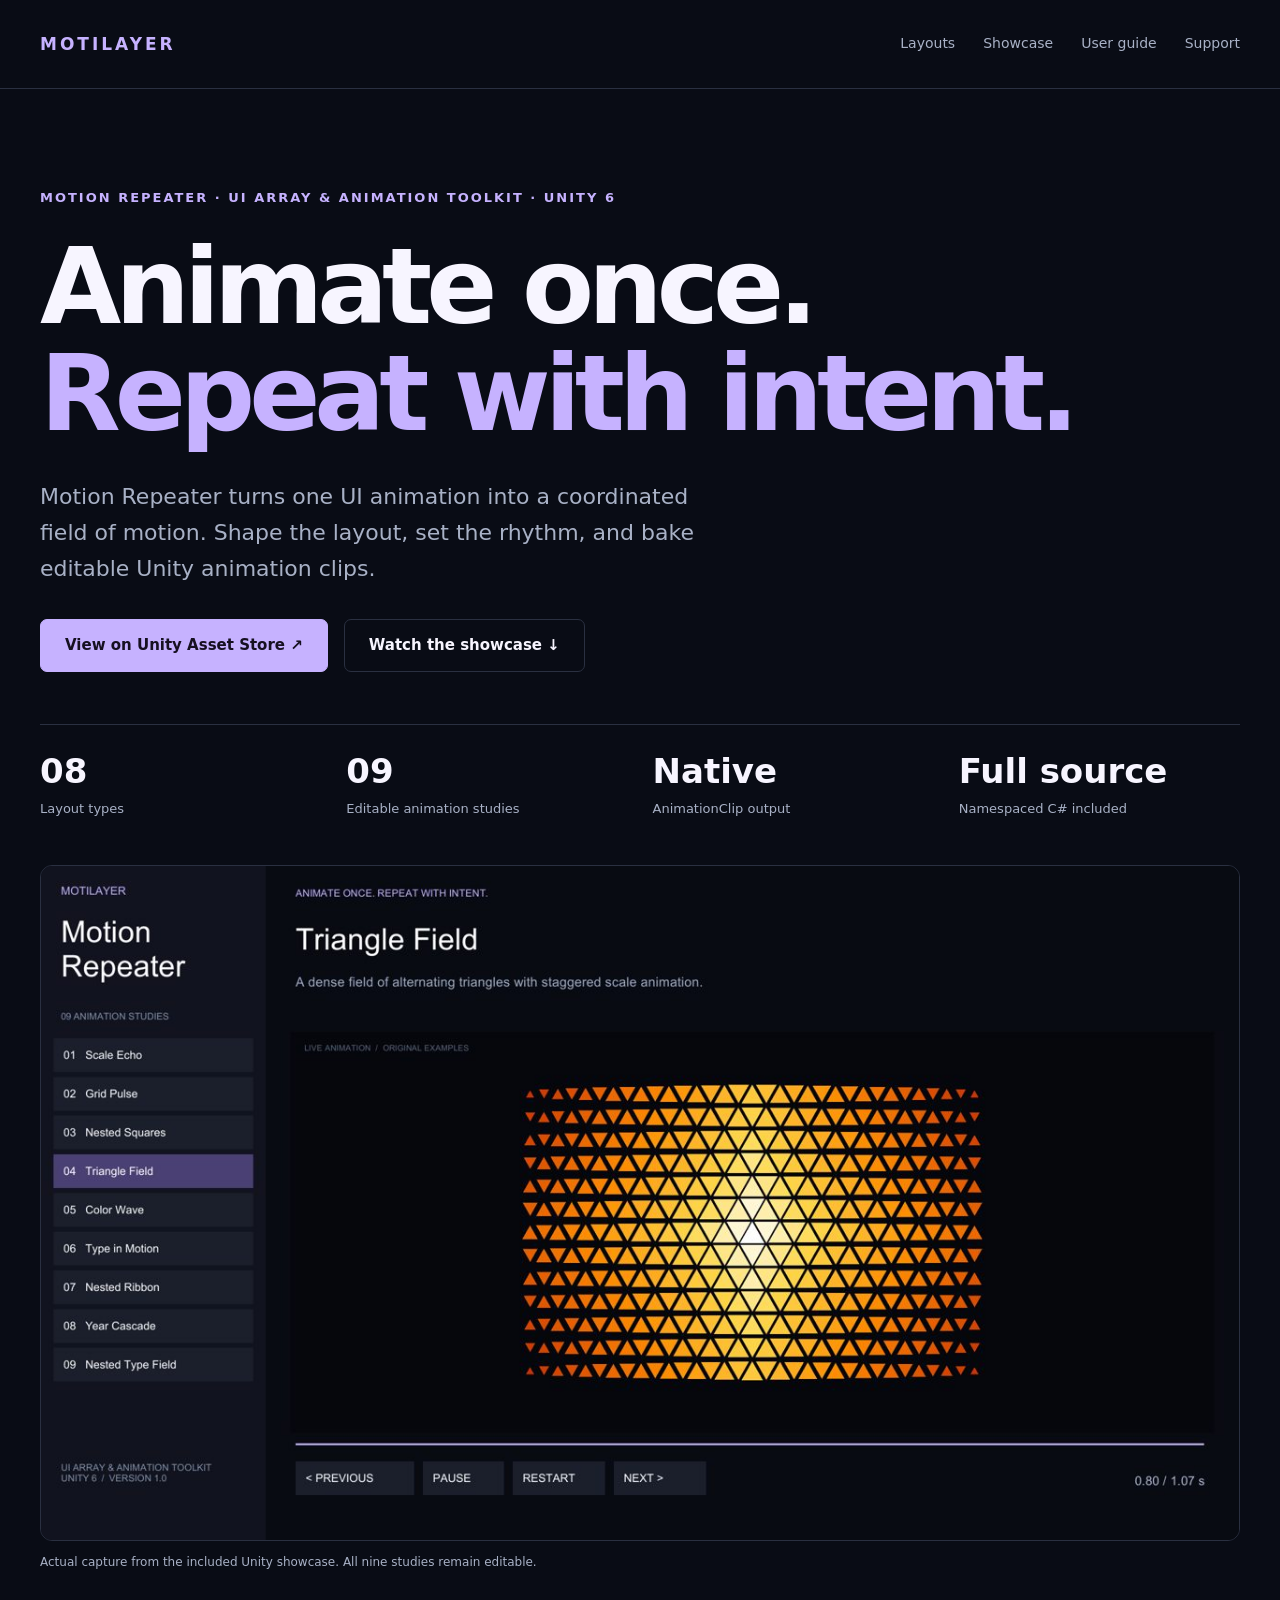
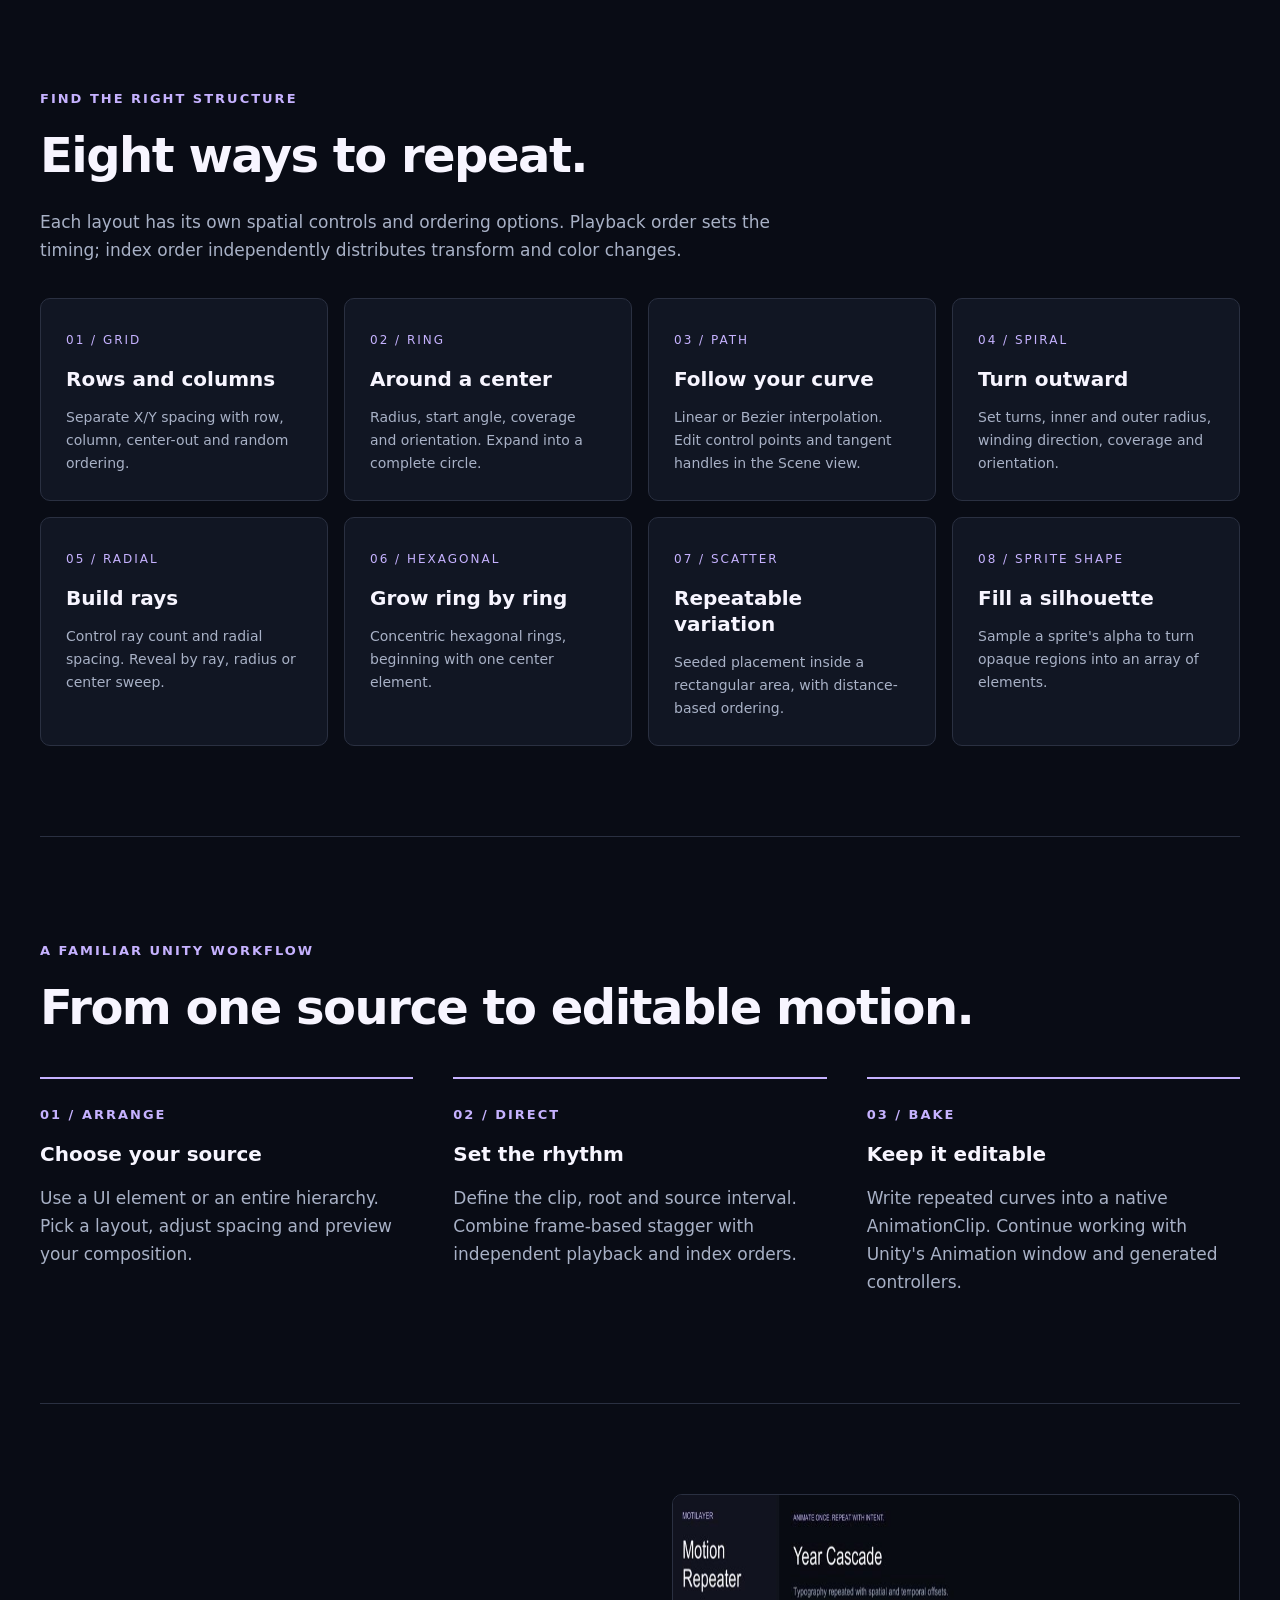
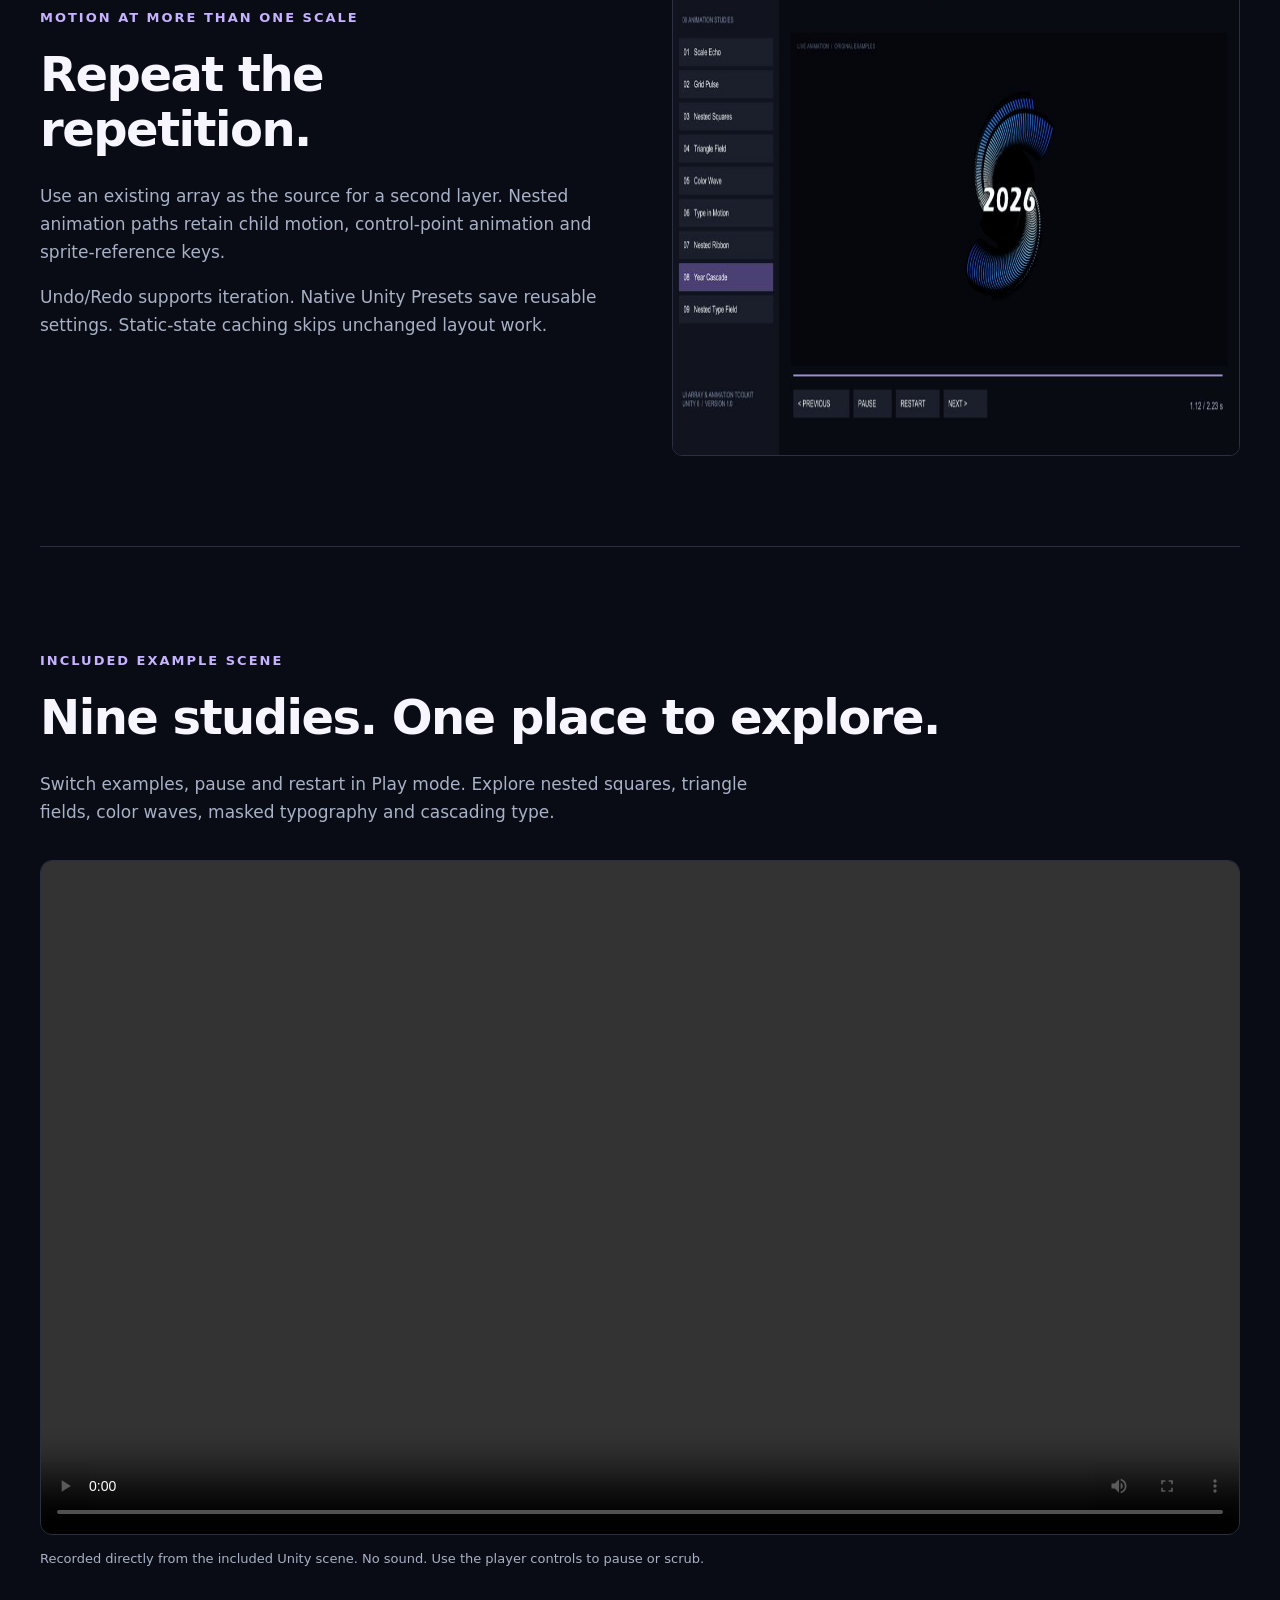
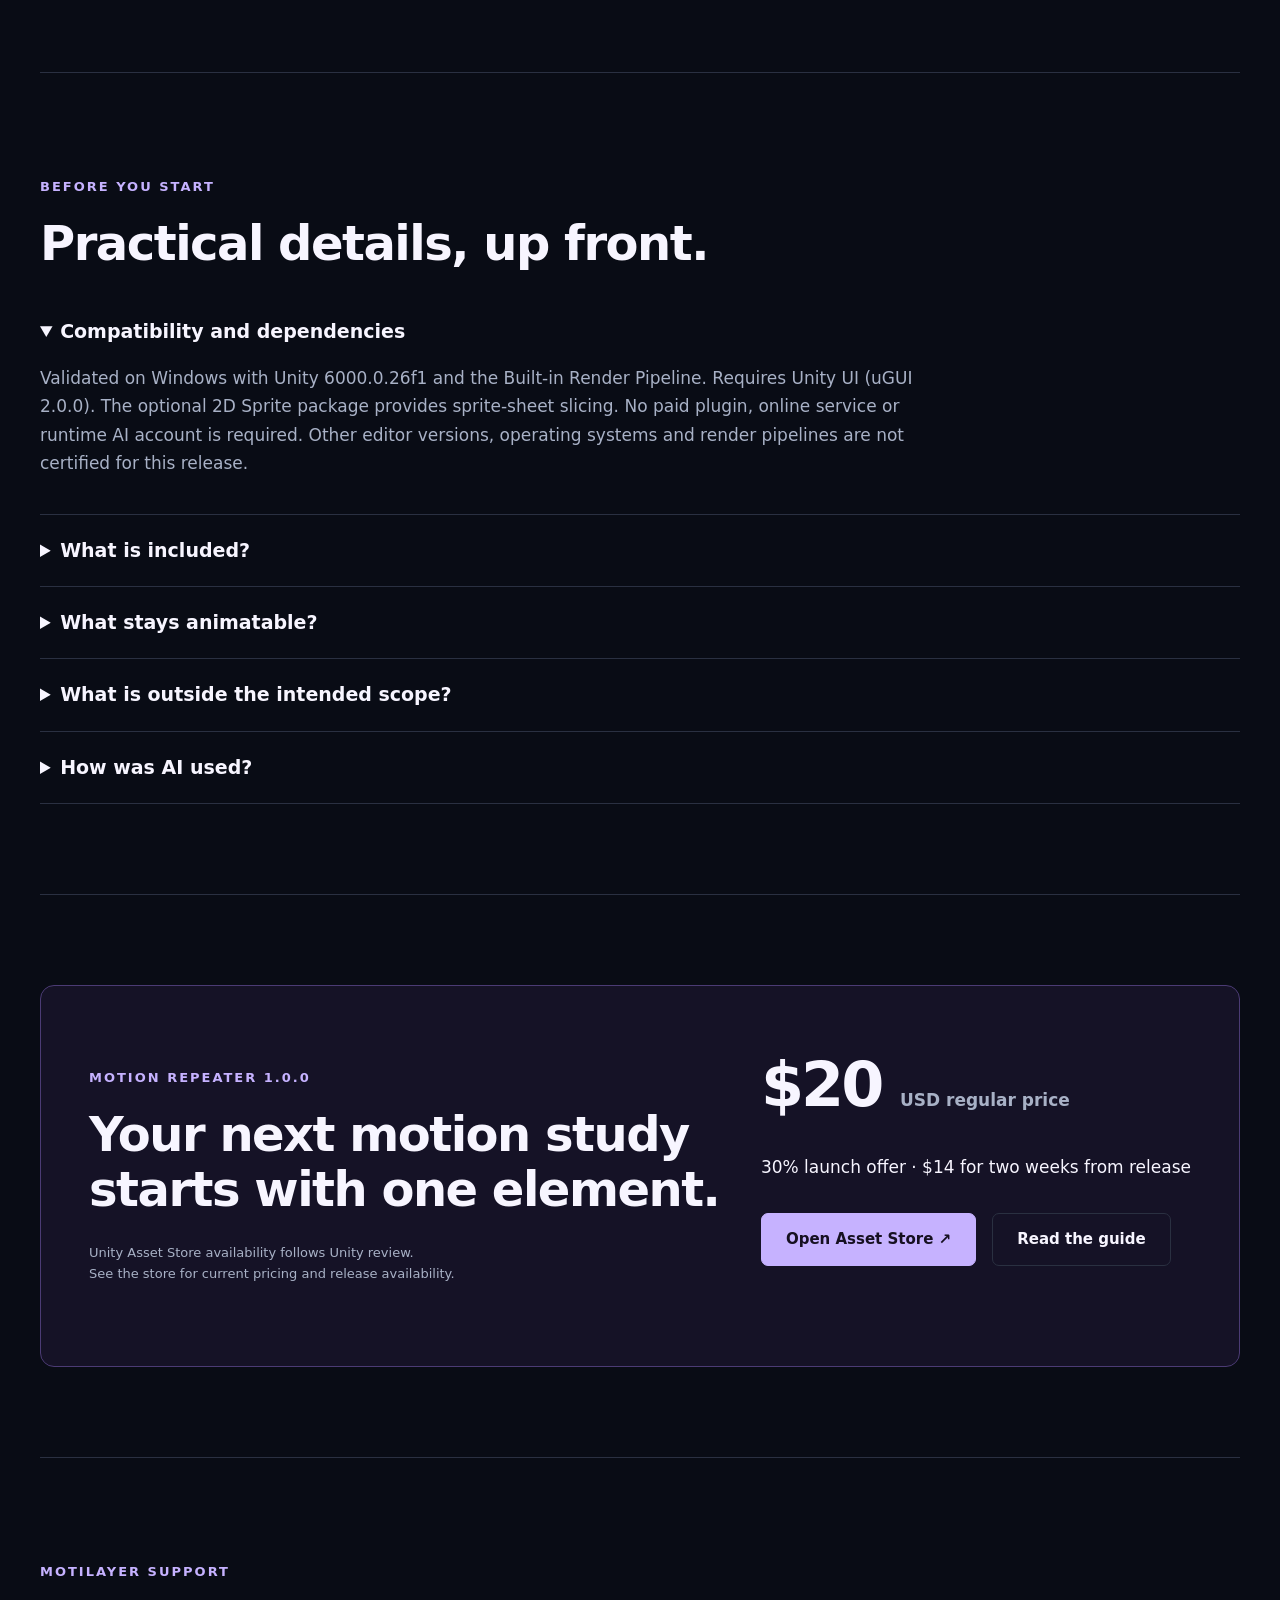
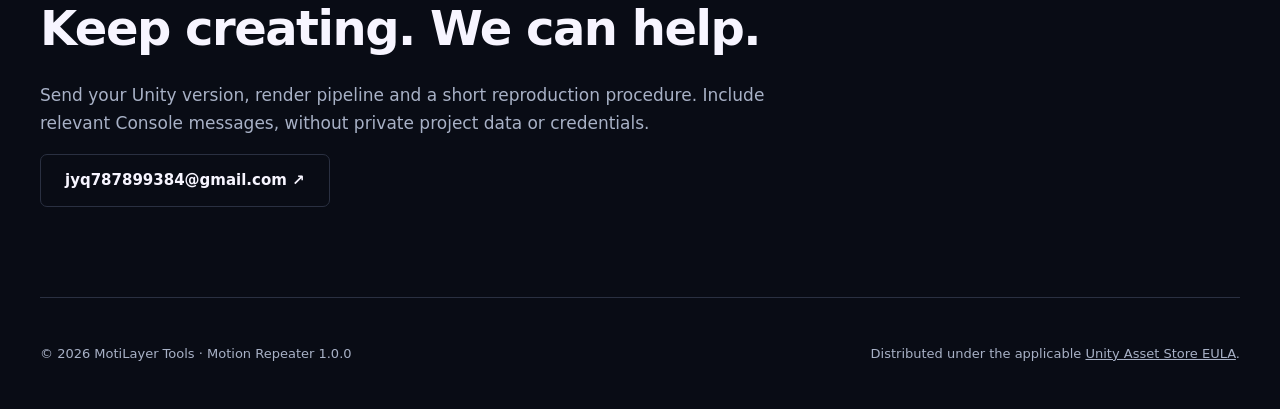
==== motion-repeater/index.html @ 8edef3e6 "Add Motion Repeater product page" ====
<!doctype html>
<html lang="en"><head><meta charset="utf-8"><meta name="viewport" content="width=device-width,initial-scale=1">
<title>Motion Repeater — UI Array & Animation Toolkit | MotiLayer</title>
<meta name="description" content="Repeat one UI animation across eight layouts. Preview staggered motion, edit Bezier paths and bake native Unity animation clips. Nine editable animation studies included.">
<meta name="theme-color" content="#090c15">
<style>
:root{color-scheme:dark;--bg:#090c15;--ink:#f7f5ff;--muted:#a8b1c6;--accent:#c6b2ff;--line:#2a3041}*{box-sizing:border-box}body{margin:0;background:var(--bg);color:var(--ink);font:17px/1.65 system-ui,-apple-system,Segoe UI,sans-serif}a{color:inherit}button,a{touch-action:manipulation}a:focus-visible,button:focus-visible,summary:focus-visible{outline:3px solid var(--accent);outline-offset:5px}.wrap{max-width:1280px;margin:auto;padding:0 40px}header{border-bottom:1px solid var(--line)}nav{min-height:88px;display:flex;align-items:center;justify-content:space-between;gap:32px}.brand{font-weight:750;letter-spacing:3px;text-decoration:none;color:var(--accent)}.navlinks{display:flex;gap:28px;align-items:center}.navlinks a{text-decoration:none;font-size:14px;color:var(--muted)}.navlinks a:hover{color:white}.eyebrow{font-size:13px;letter-spacing:2px;font-weight:700;color:var(--accent);text-transform:uppercase}.hero{padding-top:85px}h1{font-size:clamp(64px,8.2vw,112px);letter-spacing:-6px;line-height:1.02;margin:26px 0 30px;font-weight:720}h1 span{color:var(--accent)}.lede{font-size:22px;max-width:700px;color:var(--muted)}.actions{display:flex;gap:16px;flex-wrap:wrap;margin:32px 0 52px}.button{display:inline-block;padding:13px 24px;border:1px solid var(--line);border-radius:7px;text-decoration:none;font-size:15px;font-weight:650}.primary{background:var(--accent);color:#161021;border-color:var(--accent)}.button:hover{filter:brightness(1.12)}.facts{display:grid;grid-template-columns:repeat(4,1fr);padding:24px 0 34px;border-top:1px solid var(--line);gap:25px}.facts strong{display:block;font-size:34px;line-height:1.3}.facts span{font-size:13px;color:var(--muted)}figure{margin:10px 0 0}figure img{display:block;width:100%;height:auto;border:1px solid var(--line);border-radius:12px}figcaption{font-size:12px;color:var(--muted);margin:12px 0}.section{padding:90px 0;border-bottom:1px solid var(--line)}h2{font-size:clamp(32px,4vw,48px);letter-spacing:-1.5px;line-height:1.15;margin:18px 0 25px}h3{font-size:20px;line-height:1.3;margin:14px 0}.sub{max-width:760px;color:var(--muted)}.cards{display:grid;grid-template-columns:repeat(4,1fr);gap:16px;margin-top:34px}.card{background:#111623;border:1px solid var(--line);padding:25px;border-radius:10px}.card .number{color:var(--accent);font-size:12px;letter-spacing:2px}.card p{font-size:14px;color:var(--muted);margin-bottom:0}.split{display:grid;grid-template-columns:1fr 1fr;gap:64px;align-items:center}.split img{width:100%;border:1px solid var(--line);border-radius:10px}.steps{counter-reset:step;display:grid;grid-template-columns:repeat(3,1fr);gap:40px;margin-top:42px}.step{border-top:2px solid var(--accent);padding-top:20px}.step p{color:var(--muted)}.video{position:relative;width:100%;aspect-ratio:16/9;background:#000;border:1px solid var(--line);border-radius:12px;overflow:hidden;margin-top:34px}.video iframe{position:absolute;width:100%;height:100%;border:0}.note{font-size:13px;color:var(--muted)}details{border-bottom:1px solid var(--line);padding:20px 0}summary{font-size:19px;font-weight:600;cursor:pointer}details p{max-width:900px;color:var(--muted)}.buy{background:#151226;border:1px solid #4b3b74;padding:48px;border-radius:14px;display:flex;justify-content:space-between;align-items:center;gap:40px}.price{font-size:62px;font-weight:700;letter-spacing:-3px}.price small{font-size:17px;letter-spacing:0;color:var(--muted)}footer{padding:45px 0;font-size:13px;color:var(--muted)}footer .wrap{display:flex;justify-content:space-between;gap:40px}.skip{position:absolute;left:20px;top:-80px}.skip:focus{top:12px;background:white;color:black;padding:10px}
@media(max-width:800px){.wrap{padding:0 22px}.hero{padding-top:48px}h1{letter-spacing:-3px}.navlinks{gap:14px}.navlinks a:nth-child(2){display:none}.facts{grid-template-columns:repeat(2,1fr)}.cards{grid-template-columns:repeat(2,1fr)}.split,.steps{grid-template-columns:1fr;gap:30px}.section{padding:56px 0}.buy{display:block;padding:28px}.buy .actions{margin-bottom:0}.lede{font-size:19px}footer .wrap{display:block}}
@media(prefers-reduced-motion:no-preference){html{scroll-behavior:smooth}}
</style></head><body><a class="skip" href="#main">Skip to content</a>
<header><nav class="wrap"><a class="brand" href="../">MOTILAYER</a><div class="navlinks"><a href="#layouts">Layouts</a><a href="#showcase">Showcase</a><a href="guide.html">User guide</a><a href="#support">Support</a></div></nav></header>
<main id="main" class="wrap"><section class="hero"><p class="eyebrow">Motion Repeater · UI array & animation toolkit · Unity 6</p>
<h1>Animate once.<br><span>Repeat with intent.</span></h1>
<p class="lede">Motion Repeater turns one UI animation into a coordinated field of motion. Shape the layout, set the rhythm, and bake editable Unity animation clips.</p>
<div class="actions"><a class="button primary" href="https://assetstore.unity.com/packages/slug/411992">View on Unity Asset Store ↗</a><a class="button" href="#showcase">Watch the showcase ↓</a></div>
<div class="facts"><div><strong>08</strong><span>Layout types</span></div><div><strong>09</strong><span>Editable animation studies</span></div><div><strong>Native</strong><span>AnimationClip output</span></div><div><strong>Full source</strong><span>Namespaced C# included</span></div></div>
<figure><img src="[data-uri]" alt="Motion Repeater's Unity example scene showing a staggered triangle field with nine selectable studies" width="1280" height="720"><figcaption>Actual capture from the included Unity showcase. All nine studies remain editable.</figcaption></figure></section>
<section class="section" id="layouts"><p class="eyebrow">Find the right structure</p><h2>Eight ways to repeat.</h2><p class="sub">Each layout has its own spatial controls and ordering options. Playback order sets the timing; index order independently distributes transform and color changes.</p><div class="cards">
<article class="card"><span class="number">01 / GRID</span><h3>Rows and columns</h3><p>Separate X/Y spacing with row, column, center-out and random ordering.</p></article>
<article class="card"><span class="number">02 / RING</span><h3>Around a center</h3><p>Radius, start angle, coverage and orientation. Expand into a complete circle.</p></article>
<article class="card"><span class="number">03 / PATH</span><h3>Follow your curve</h3><p>Linear or Bezier interpolation. Edit control points and tangent handles in the Scene view.</p></article>
<article class="card"><span class="number">04 / SPIRAL</span><h3>Turn outward</h3><p>Set turns, inner and outer radius, winding direction, coverage and orientation.</p></article>
<article class="card"><span class="number">05 / RADIAL</span><h3>Build rays</h3><p>Control ray count and radial spacing. Reveal by ray, radius or center sweep.</p></article>
<article class="card"><span class="number">06 / HEXAGONAL</span><h3>Grow ring by ring</h3><p>Concentric hexagonal rings, beginning with one center element.</p></article>
<article class="card"><span class="number">07 / SCATTER</span><h3>Repeatable variation</h3><p>Seeded placement inside a rectangular area, with distance-based ordering.</p></article>
<article class="card"><span class="number">08 / SPRITE SHAPE</span><h3>Fill a silhouette</h3><p>Sample a sprite's alpha to turn opaque regions into an array of elements.</p></article>
</div></section>
<section class="section"><p class="eyebrow">A familiar Unity workflow</p><h2>From one source to editable motion.</h2><div class="steps"><article class="step"><span class="eyebrow">01 / ARRANGE</span><h3>Choose your source</h3><p>Use a UI element or an entire hierarchy. Pick a layout, adjust spacing and preview your composition.</p></article><article class="step"><span class="eyebrow">02 / DIRECT</span><h3>Set the rhythm</h3><p>Define the clip, root and source interval. Combine frame-based stagger with independent playback and index orders.</p></article><article class="step"><span class="eyebrow">03 / BAKE</span><h3>Keep it editable</h3><p>Write repeated curves into a native AnimationClip. Continue working with Unity's Animation window and generated controllers.</p></article></div></section>
<section class="section split"><div><p class="eyebrow">Motion at more than one scale</p><h2>Repeat the repetition.</h2><p class="sub">Use an existing array as the source for a second layer. Nested animation paths retain child motion, control-point animation and sprite-reference keys.</p><p class="sub">Undo/Redo supports iteration. Native Unity Presets save reusable settings. Static-state caching skips unchanged layout work.</p></div><img src="[data-uri]" alt="Cascading 2026 typography rendered in the Motion Repeater showcase" loading="lazy" width="1000" height="562"></section>
<section class="section" id="showcase"><p class="eyebrow">Included example scene</p><h2>Nine studies. One place to explore.</h2><p class="sub">Switch examples, pause and restart in Play mode. Explore nested squares, triangle fields, color waves, masked typography and cascading type.</p><div class="video"><video controls preload="metadata" playsinline aria-label="Motion Repeater nine animation studies" style="width:100%;height:100%;object-fit:contain"><source src="showcase.mp4" type="video/mp4"></video></div><p class="note">Recorded directly from the included Unity scene. No sound. Use the player controls to pause or scrub.</p></section>
<section class="section" id="details"><p class="eyebrow">Before you start</p><h2>Practical details, up front.</h2>
<details open><summary>Compatibility and dependencies</summary><p>Validated on Windows with Unity 6000.0.26f1 and the Built-in Render Pipeline. Requires Unity UI (uGUI 2.0.0). The optional 2D Sprite package provides sprite-sheet slicing. No paid plugin, online service or runtime AI account is required. Other editor versions, operating systems and render pipelines are not certified for this release.</p></details>
<details><summary>What is included?</summary><p>Eight layouts, complete C# source, eight native Unity Presets, nine animation clips, one interactive showcase scene, demo sprites and material, and an offline English HTML/Markdown user guide.</p></details>
<details><summary>What stays animatable?</summary><p>Supported controller parameters, path control-point positions and Bezier handles remain animatable after generation. Element counts, path-point counts and sprite-shape sample topology are fixed until regeneration.</p></details>
<details><summary>What is outside the intended scope?</summary><p>The workflow targets RectTransform-based uGUI. It is not a particle system, GPU instancing solution or UI Toolkit animation system. Scatter allows overlaps. Animation events, humanoid retargeting, root motion and state-machine retiming are not repeated by the bake workflow. Use an explicit time interval rather than native selected keys.</p></details>
<details><summary>How was AI used?</summary><p>OpenAI Codex assisted with implementation, refactoring, English localization, documentation, release automation and promotional composition. The publisher directed the workflows and supplied the original nine animation studies. Promotional screenshots and video show the included Unity scene.</p></details>
</section>
<section class="section"><div class="buy"><div><p class="eyebrow">Motion Repeater 1.0.0</p><h2>Your next motion study<br>starts with one element.</h2><p class="note">Unity Asset Store availability follows Unity review.<br>See the store for current pricing and release availability.</p></div><div><div class="price">$20 <small>USD regular price</small></div><p>30% launch offer · $14 for two weeks from release</p><div class="actions"><a class="button primary" href="https://assetstore.unity.com/packages/slug/411992">Open Asset Store ↗</a><a class="button" href="guide.html">Read the guide</a></div></div></div></section>
<section class="section" id="support"><p class="eyebrow">MotiLayer support</p><h2>Keep creating. We can help.</h2><p class="sub">Send your Unity version, render pipeline and a short reproduction procedure. Include relevant Console messages, without private project data or credentials.</p><a class="button" href="mailto:jyq787899384@gmail.com">jyq787899384@gmail.com ↗</a></section>
</main><footer><div class="wrap"><span>© 2026 MotiLayer Tools · Motion Repeater 1.0.0</span><span>Distributed under the applicable <a href="https://unity.com/legal/as-terms">Unity Asset Store EULA</a>.</span></div></footer></body></html>
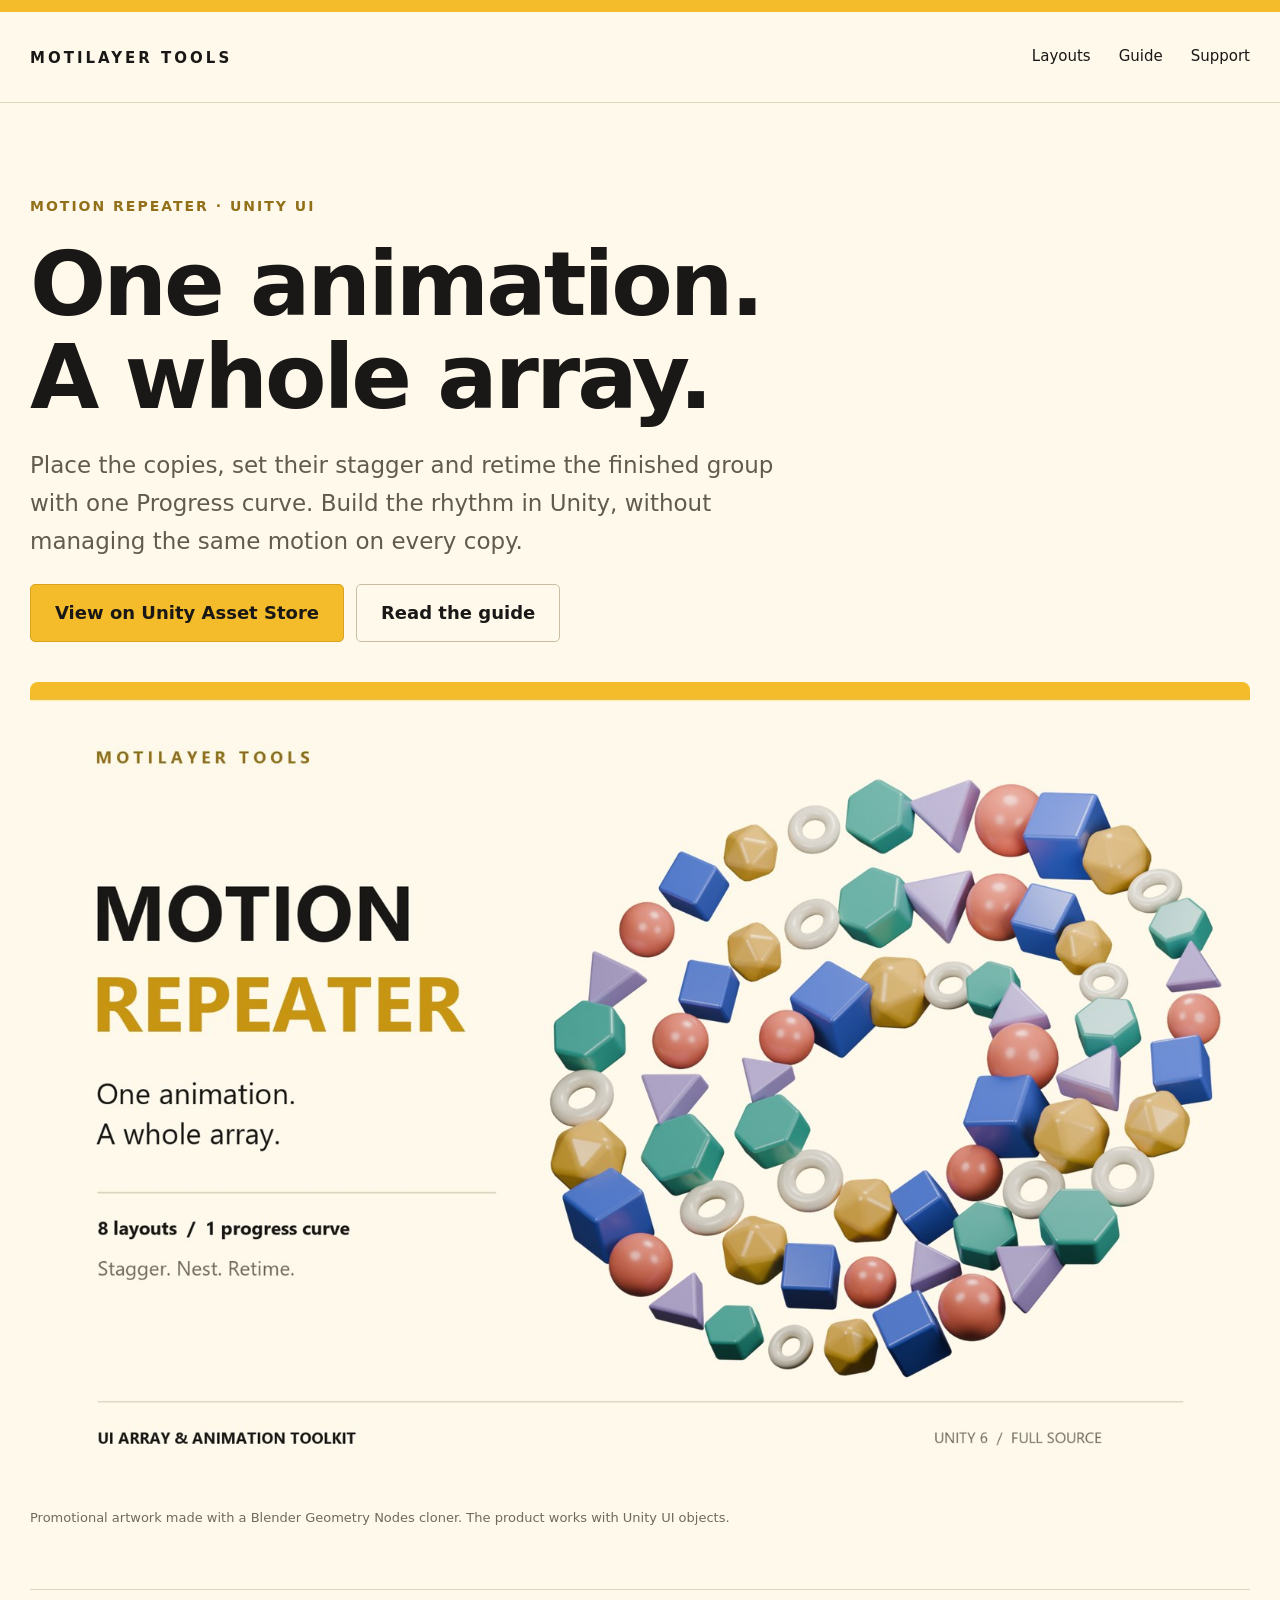
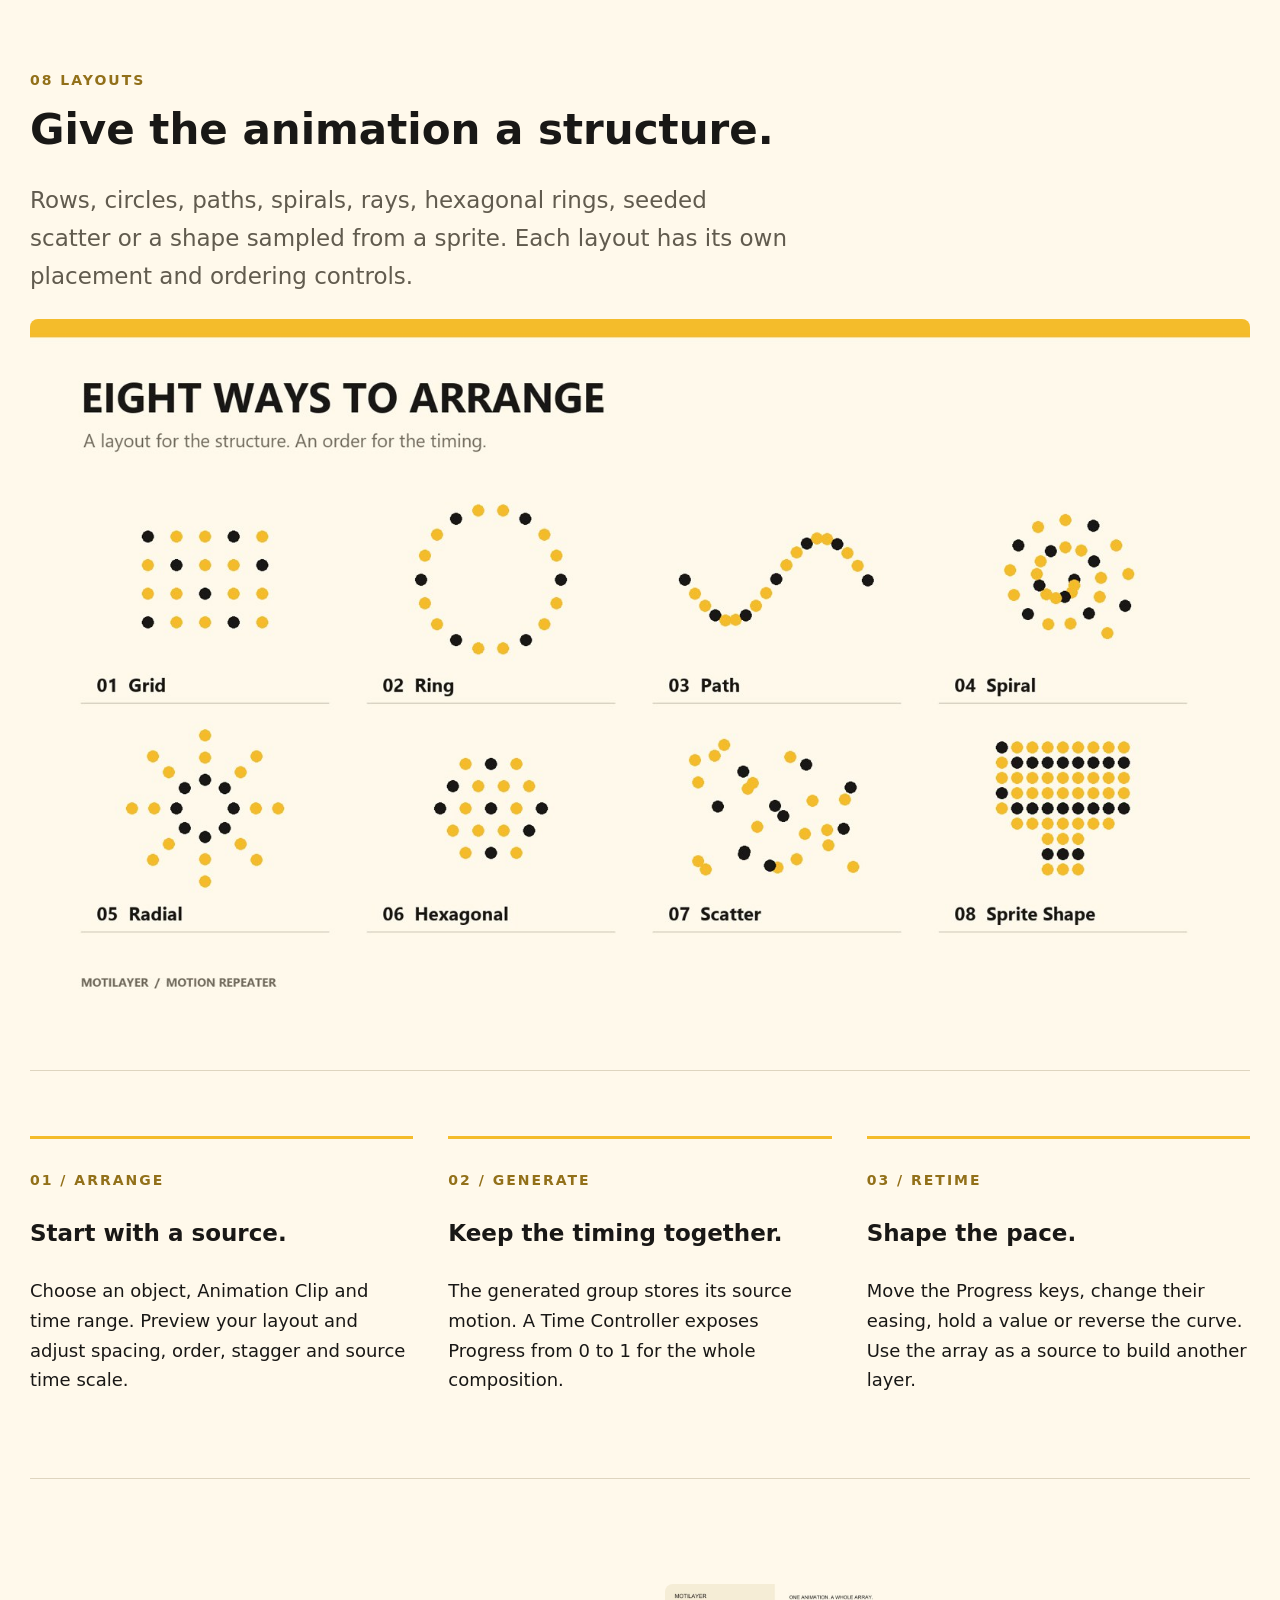
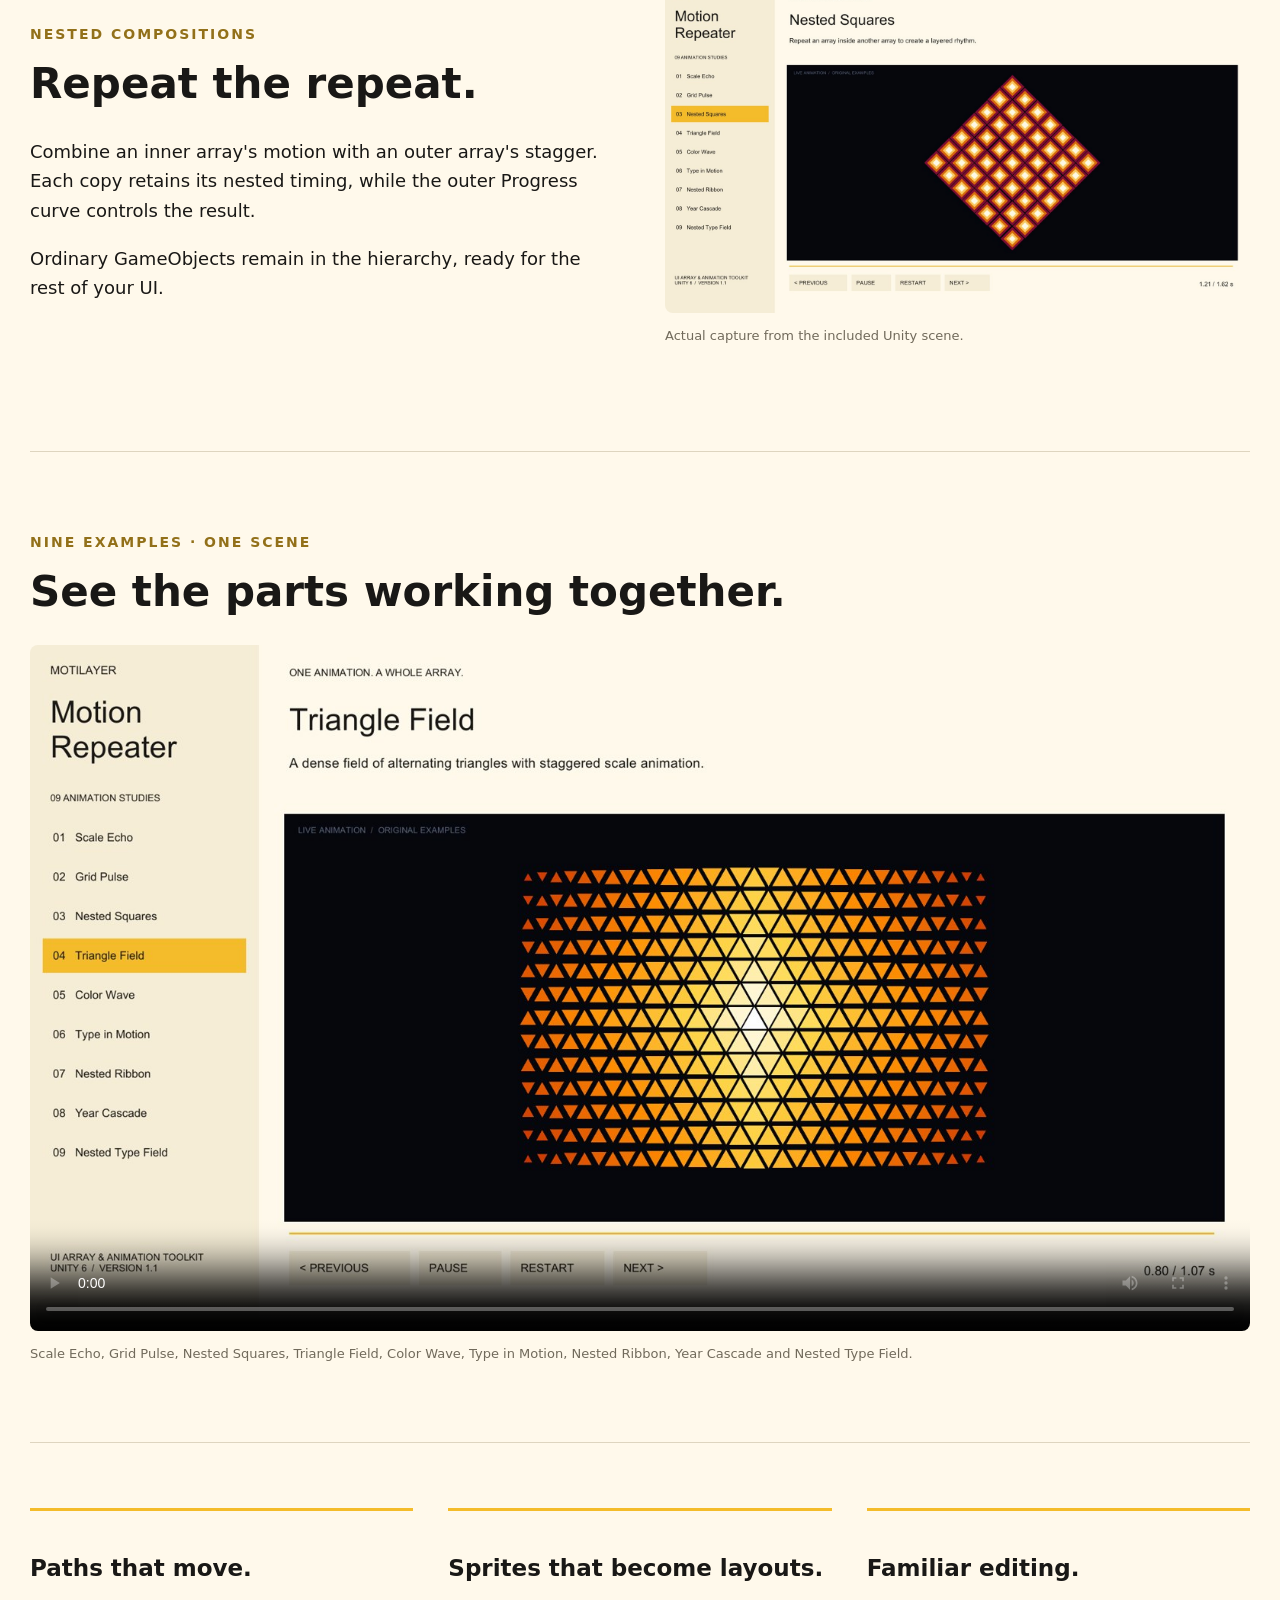
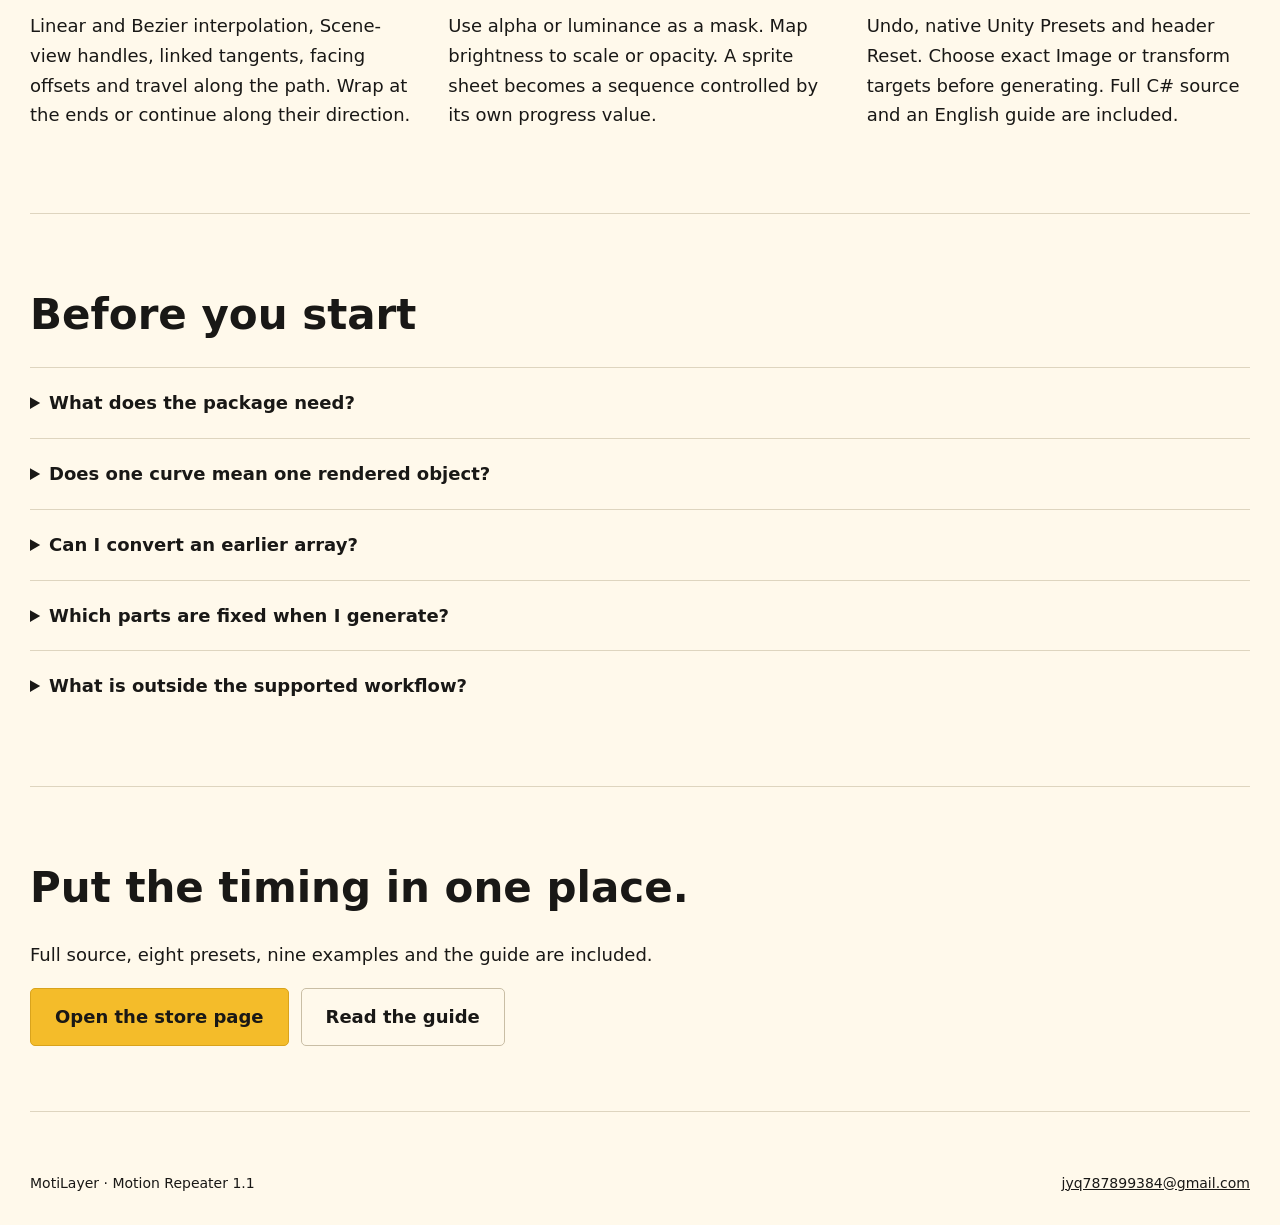
==== commit d48495fa: "Refresh Motion Repeater with progress-driven arrays and yellow artwork" ====
--- a/motion-repeater/index.html
+++ b/motion-repeater/index.html
@@ -1,40 +1,11 @@
-<!doctype html>
-<html lang="en"><head><meta charset="utf-8"><meta name="viewport" content="width=device-width,initial-scale=1">
-<title>Motion Repeater — UI Array & Animation Toolkit | MotiLayer</title>
-<meta name="description" content="Repeat one UI animation across eight layouts. Preview staggered motion, edit Bezier paths and bake native Unity animation clips. Nine editable animation studies included.">
-<meta name="theme-color" content="#090c15">
-<style>
-:root{color-scheme:dark;--bg:#090c15;--ink:#f7f5ff;--muted:#a8b1c6;--accent:#c6b2ff;--line:#2a3041}*{box-sizing:border-box}body{margin:0;background:var(--bg);color:var(--ink);font:17px/1.65 system-ui,-apple-system,Segoe UI,sans-serif}a{color:inherit}button,a{touch-action:manipulation}a:focus-visible,button:focus-visible,summary:focus-visible{outline:3px solid var(--accent);outline-offset:5px}.wrap{max-width:1280px;margin:auto;padding:0 40px}header{border-bottom:1px solid var(--line)}nav{min-height:88px;display:flex;align-items:center;justify-content:space-between;gap:32px}.brand{font-weight:750;letter-spacing:3px;text-decoration:none;color:var(--accent)}.navlinks{display:flex;gap:28px;align-items:center}.navlinks a{text-decoration:none;font-size:14px;color:var(--muted)}.navlinks a:hover{color:white}.eyebrow{font-size:13px;letter-spacing:2px;font-weight:700;color:var(--accent);text-transform:uppercase}.hero{padding-top:85px}h1{font-size:clamp(64px,8.2vw,112px);letter-spacing:-6px;line-height:1.02;margin:26px 0 30px;font-weight:720}h1 span{color:var(--accent)}.lede{font-size:22px;max-width:700px;color:var(--muted)}.actions{display:flex;gap:16px;flex-wrap:wrap;margin:32px 0 52px}.button{display:inline-block;padding:13px 24px;border:1px solid var(--line);border-radius:7px;text-decoration:none;font-size:15px;font-weight:650}.primary{background:var(--accent);color:#161021;border-color:var(--accent)}.button:hover{filter:brightness(1.12)}.facts{display:grid;grid-template-columns:repeat(4,1fr);padding:24px 0 34px;border-top:1px solid var(--line);gap:25px}.facts strong{display:block;font-size:34px;line-height:1.3}.facts span{font-size:13px;color:var(--muted)}figure{margin:10px 0 0}figure img{display:block;width:100%;height:auto;border:1px solid var(--line);border-radius:12px}figcaption{font-size:12px;color:var(--muted);margin:12px 0}.section{padding:90px 0;border-bottom:1px solid var(--line)}h2{font-size:clamp(32px,4vw,48px);letter-spacing:-1.5px;line-height:1.15;margin:18px 0 25px}h3{font-size:20px;line-height:1.3;margin:14px 0}.sub{max-width:760px;color:var(--muted)}.cards{display:grid;grid-template-columns:repeat(4,1fr);gap:16px;margin-top:34px}.card{background:#111623;border:1px solid var(--line);padding:25px;border-radius:10px}.card .number{color:var(--accent);font-size:12px;letter-spacing:2px}.card p{font-size:14px;color:var(--muted);margin-bottom:0}.split{display:grid;grid-template-columns:1fr 1fr;gap:64px;align-items:center}.split img{width:100%;border:1px solid var(--line);border-radius:10px}.steps{counter-reset:step;display:grid;grid-template-columns:repeat(3,1fr);gap:40px;margin-top:42px}.step{border-top:2px solid var(--accent);padding-top:20px}.step p{color:var(--muted)}.video{position:relative;width:100%;aspect-ratio:16/9;background:#000;border:1px solid var(--line);border-radius:12px;overflow:hidden;margin-top:34px}.video iframe{position:absolute;width:100%;height:100%;border:0}.note{font-size:13px;color:var(--muted)}details{border-bottom:1px solid var(--line);padding:20px 0}summary{font-size:19px;font-weight:600;cursor:pointer}details p{max-width:900px;color:var(--muted)}.buy{background:#151226;border:1px solid #4b3b74;padding:48px;border-radius:14px;display:flex;justify-content:space-between;align-items:center;gap:40px}.price{font-size:62px;font-weight:700;letter-spacing:-3px}.price small{font-size:17px;letter-spacing:0;color:var(--muted)}footer{padding:45px 0;font-size:13px;color:var(--muted)}footer .wrap{display:flex;justify-content:space-between;gap:40px}.skip{position:absolute;left:20px;top:-80px}.skip:focus{top:12px;background:white;color:black;padding:10px}
-@media(max-width:800px){.wrap{padding:0 22px}.hero{padding-top:48px}h1{letter-spacing:-3px}.navlinks{gap:14px}.navlinks a:nth-child(2){display:none}.facts{grid-template-columns:repeat(2,1fr)}.cards{grid-template-columns:repeat(2,1fr)}.split,.steps{grid-template-columns:1fr;gap:30px}.section{padding:56px 0}.buy{display:block;padding:28px}.buy .actions{margin-bottom:0}.lede{font-size:19px}footer .wrap{display:block}}
-@media(prefers-reduced-motion:no-preference){html{scroll-behavior:smooth}}
-</style></head><body><a class="skip" href="#main">Skip to content</a>
-<header><nav class="wrap"><a class="brand" href="../">MOTILAYER</a><div class="navlinks"><a href="#layouts">Layouts</a><a href="#showcase">Showcase</a><a href="guide.html">User guide</a><a href="#support">Support</a></div></nav></header>
-<main id="main" class="wrap"><section class="hero"><p class="eyebrow">Motion Repeater · UI array & animation toolkit · Unity 6</p>
-<h1>Animate once.<br><span>Repeat with intent.</span></h1>
-<p class="lede">Motion Repeater turns one UI animation into a coordinated field of motion. Shape the layout, set the rhythm, and bake editable Unity animation clips.</p>
-<div class="actions"><a class="button primary" href="https://assetstore.unity.com/packages/slug/411992">View on Unity Asset Store ↗</a><a class="button" href="#showcase">Watch the showcase ↓</a></div>
-<div class="facts"><div><strong>08</strong><span>Layout types</span></div><div><strong>09</strong><span>Editable animation studies</span></div><div><strong>Native</strong><span>AnimationClip output</span></div><div><strong>Full source</strong><span>Namespaced C# included</span></div></div>
-<figure><img src="[data-uri]" alt="Motion Repeater's Unity example scene showing a staggered triangle field with nine selectable studies" width="1280" height="720"><figcaption>Actual capture from the included Unity showcase. All nine studies remain editable.</figcaption></figure></section>
-<section class="section" id="layouts"><p class="eyebrow">Find the right structure</p><h2>Eight ways to repeat.</h2><p class="sub">Each layout has its own spatial controls and ordering options. Playback order sets the timing; index order independently distributes transform and color changes.</p><div class="cards">
-<article class="card"><span class="number">01 / GRID</span><h3>Rows and columns</h3><p>Separate X/Y spacing with row, column, center-out and random ordering.</p></article>
-<article class="card"><span class="number">02 / RING</span><h3>Around a center</h3><p>Radius, start angle, coverage and orientation. Expand into a complete circle.</p></article>
-<article class="card"><span class="number">03 / PATH</span><h3>Follow your curve</h3><p>Linear or Bezier interpolation. Edit control points and tangent handles in the Scene view.</p></article>
-<article class="card"><span class="number">04 / SPIRAL</span><h3>Turn outward</h3><p>Set turns, inner and outer radius, winding direction, coverage and orientation.</p></article>
-<article class="card"><span class="number">05 / RADIAL</span><h3>Build rays</h3><p>Control ray count and radial spacing. Reveal by ray, radius or center sweep.</p></article>
-<article class="card"><span class="number">06 / HEXAGONAL</span><h3>Grow ring by ring</h3><p>Concentric hexagonal rings, beginning with one center element.</p></article>
-<article class="card"><span class="number">07 / SCATTER</span><h3>Repeatable variation</h3><p>Seeded placement inside a rectangular area, with distance-based ordering.</p></article>
-<article class="card"><span class="number">08 / SPRITE SHAPE</span><h3>Fill a silhouette</h3><p>Sample a sprite's alpha to turn opaque regions into an array of elements.</p></article>
-</div></section>
-<section class="section"><p class="eyebrow">A familiar Unity workflow</p><h2>From one source to editable motion.</h2><div class="steps"><article class="step"><span class="eyebrow">01 / ARRANGE</span><h3>Choose your source</h3><p>Use a UI element or an entire hierarchy. Pick a layout, adjust spacing and preview your composition.</p></article><article class="step"><span class="eyebrow">02 / DIRECT</span><h3>Set the rhythm</h3><p>Define the clip, root and source interval. Combine frame-based stagger with independent playback and index orders.</p></article><article class="step"><span class="eyebrow">03 / BAKE</span><h3>Keep it editable</h3><p>Write repeated curves into a native AnimationClip. Continue working with Unity's Animation window and generated controllers.</p></article></div></section>
-<section class="section split"><div><p class="eyebrow">Motion at more than one scale</p><h2>Repeat the repetition.</h2><p class="sub">Use an existing array as the source for a second layer. Nested animation paths retain child motion, control-point animation and sprite-reference keys.</p><p class="sub">Undo/Redo supports iteration. Native Unity Presets save reusable settings. Static-state caching skips unchanged layout work.</p></div><img src="[data-uri]" alt="Cascading 2026 typography rendered in the Motion Repeater showcase" loading="lazy" width="1000" height="562"></section>
-<section class="section" id="showcase"><p class="eyebrow">Included example scene</p><h2>Nine studies. One place to explore.</h2><p class="sub">Switch examples, pause and restart in Play mode. Explore nested squares, triangle fields, color waves, masked typography and cascading type.</p><div class="video"><video controls preload="metadata" playsinline aria-label="Motion Repeater nine animation studies" style="width:100%;height:100%;object-fit:contain"><source src="showcase.mp4" type="video/mp4"></video></div><p class="note">Recorded directly from the included Unity scene. No sound. Use the player controls to pause or scrub.</p></section>
-<section class="section" id="details"><p class="eyebrow">Before you start</p><h2>Practical details, up front.</h2>
-<details open><summary>Compatibility and dependencies</summary><p>Validated on Windows with Unity 6000.0.26f1 and the Built-in Render Pipeline. Requires Unity UI (uGUI 2.0.0). The optional 2D Sprite package provides sprite-sheet slicing. No paid plugin, online service or runtime AI account is required. Other editor versions, operating systems and render pipelines are not certified for this release.</p></details>
-<details><summary>What is included?</summary><p>Eight layouts, complete C# source, eight native Unity Presets, nine animation clips, one interactive showcase scene, demo sprites and material, and an offline English HTML/Markdown user guide.</p></details>
-<details><summary>What stays animatable?</summary><p>Supported controller parameters, path control-point positions and Bezier handles remain animatable after generation. Element counts, path-point counts and sprite-shape sample topology are fixed until regeneration.</p></details>
-<details><summary>What is outside the intended scope?</summary><p>The workflow targets RectTransform-based uGUI. It is not a particle system, GPU instancing solution or UI Toolkit animation system. Scatter allows overlaps. Animation events, humanoid retargeting, root motion and state-machine retiming are not repeated by the bake workflow. Use an explicit time interval rather than native selected keys.</p></details>
-<details><summary>How was AI used?</summary><p>OpenAI Codex assisted with implementation, refactoring, English localization, documentation, release automation and promotional composition. The publisher directed the workflows and supplied the original nine animation studies. Promotional screenshots and video show the included Unity scene.</p></details>
-</section>
-<section class="section"><div class="buy"><div><p class="eyebrow">Motion Repeater 1.0.0</p><h2>Your next motion study<br>starts with one element.</h2><p class="note">Unity Asset Store availability follows Unity review.<br>See the store for current pricing and release availability.</p></div><div><div class="price">$20 <small>USD regular price</small></div><p>30% launch offer · $14 for two weeks from release</p><div class="actions"><a class="button primary" href="https://assetstore.unity.com/packages/slug/411992">Open Asset Store ↗</a><a class="button" href="guide.html">Read the guide</a></div></div></div></section>
-<section class="section" id="support"><p class="eyebrow">MotiLayer support</p><h2>Keep creating. We can help.</h2><p class="sub">Send your Unity version, render pipeline and a short reproduction procedure. Include relevant Console messages, without private project data or credentials.</p><a class="button" href="mailto:jyq787899384@gmail.com">jyq787899384@gmail.com ↗</a></section>
-</main><footer><div class="wrap"><span>© 2026 MotiLayer Tools · Motion Repeater 1.0.0</span><span>Distributed under the applicable <a href="https://unity.com/legal/as-terms">Unity Asset Store EULA</a>.</span></div></footer></body></html>+<!doctype html><html lang="en"><head><meta charset="utf-8"><meta name="viewport" content="width=device-width,initial-scale=1"><title>Motion Repeater — MotiLayer</title><meta name="description" content="Repeat UI animation across eight layouts. Stagger the copies, nest arrays and retime a group with one Progress curve."><style>
+*{box-sizing:border-box}body{margin:0;border-top:12px solid #f4bc2a;background:#fff9eb;color:#191816;font:18px/1.65 system-ui,sans-serif}a{color:inherit}main,nav,footer{max-width:1280px;margin:auto;padding:30px}nav{display:flex;justify-content:space-between;align-items:center;border-bottom:1px solid #ded5bf}nav a{text-decoration:none}nav strong{letter-spacing:3px;font-size:15px}nav div{display:flex;gap:28px;font-size:15px}h1{font-size:clamp(46px,7vw,92px);line-height:1.04;letter-spacing:-3px;margin:20px 0}h2{font-size:42px;line-height:1.15;margin:12px 0 28px}h3{font-size:23px}.eyebrow{font-size:14px;font-weight:700;letter-spacing:2px;color:#927019}.hero{padding:48px 0 20px}.lede{max-width:760px;font-size:23px;color:#615b4e}.button{display:inline-block;background:#f4bc2a;padding:13px 24px;text-decoration:none;font-weight:650;border:1px solid #d9a31c;border-radius:5px}.secondary{background:transparent;border-color:#c9bea5;margin-left:12px}img,video{display:block;max-width:100%;height:auto;border-radius:8px}figure{margin:40px 0}figcaption,.note{font-size:13px;color:#716a5b;margin-top:12px}section{padding:65px 0;border-bottom:1px solid #ded5bf}.grid{display:grid;grid-template-columns:repeat(3,1fr);gap:35px}.grid article{border-top:3px solid #f4bc2a;padding-top:16px}.split{display:grid;grid-template-columns:1fr 1fr;gap:50px;align-items:center}footer{display:flex;justify-content:space-between;font-size:14px}details{padding:20px 0;border-top:1px solid #ded5bf}summary{font-weight:650;cursor:pointer}a:focus-visible,summary:focus-visible{outline:3px solid #c89513;outline-offset:5px}@media(max-width:750px){main,nav,footer{padding:22px}.grid,.split{grid-template-columns:1fr;gap:25px}h1{letter-spacing:-1px}h2{font-size:34px}nav div{gap:14px}section{padding:40px 0}footer{display:block}.button{margin:6px 6px 6px 0}.lede{font-size:20px}}</style></head><body>
+<nav><a href="../"><strong>MOTILAYER TOOLS</strong></a><div><a href="#layouts">Layouts</a><a href="guide.html">Guide</a><a href="mailto:jyq787899384@gmail.com">Support</a></div></nav>
+<main><section class="hero"><p class="eyebrow">MOTION REPEATER · UNITY UI</p><h1>One animation.<br>A whole array.</h1><p class="lede">Place the copies, set their stagger and retime the finished group with one Progress curve. Build the rhythm in Unity, without managing the same motion on every copy.</p><p><a class="button" href="https://assetstore.unity.com/packages/slug/411992">View on Unity Asset Store</a><a class="button secondary" href="guide.html">Read the guide</a></p><figure><img src="media/cover.jpg" width="1600" height="1067" alt="Motion Repeater with concentric rings of colorful geometric shapes"><figcaption>Promotional artwork made with a Blender Geometry Nodes cloner. The product works with Unity UI objects.</figcaption></figure></section>
+<section id="layouts"><p class="eyebrow">08 LAYOUTS</p><h2>Give the animation a structure.</h2><p class="lede">Rows, circles, paths, spirals, rays, hexagonal rings, seeded scatter or a shape sampled from a sprite. Each layout has its own placement and ordering controls.</p><img loading="lazy" src="media/gallery-01-layouts.jpg" alt="A diagram of all eight array layouts" width="1600" height="900"></section>
+<section><div class="grid"><article><p class="eyebrow">01 / ARRANGE</p><h3>Start with a source.</h3><p>Choose an object, Animation Clip and time range. Preview your layout and adjust spacing, order, stagger and source time scale.</p></article><article><p class="eyebrow">02 / GENERATE</p><h3>Keep the timing together.</h3><p>The generated group stores its source motion. A Time Controller exposes Progress from 0 to 1 for the whole composition.</p></article><article><p class="eyebrow">03 / RETIME</p><h3>Shape the pace.</h3><p>Move the Progress keys, change their easing, hold a value or reverse the curve. Use the array as a source to build another layer.</p></article></div></section>
+<section class="split"><div><p class="eyebrow">NESTED COMPOSITIONS</p><h2>Repeat the repeat.</h2><p>Combine an inner array's motion with an outer array's stagger. Each copy retains its nested timing, while the outer Progress curve controls the result.</p><p>Ordinary GameObjects remain in the hierarchy, ready for the rest of your UI.</p></div><figure><img loading="lazy" src="media/gallery-03-showcase.jpg" alt="Nested Squares example running in the included showcase"><figcaption>Actual capture from the included Unity scene.</figcaption></figure></section>
+<section><p class="eyebrow">NINE EXAMPLES · ONE SCENE</p><h2>See the parts working together.</h2><video controls preload="metadata" poster="media/gallery-04-showcase.jpg"><source src="showcase.mp4" type="video/mp4"></video><p class="note">Scale Echo, Grid Pulse, Nested Squares, Triangle Field, Color Wave, Type in Motion, Nested Ribbon, Year Cascade and Nested Type Field.</p></section>
+<section><div class="grid"><article><h3>Paths that move.</h3><p>Linear and Bezier interpolation, Scene-view handles, linked tangents, facing offsets and travel along the path. Wrap at the ends or continue along their direction.</p></article><article><h3>Sprites that become layouts.</h3><p>Use alpha or luminance as a mask. Map brightness to scale or opacity. A sprite sheet becomes a sequence controlled by its own progress value.</p></article><article><h3>Familiar editing.</h3><p>Undo, native Unity Presets and header Reset. Choose exact Image or transform targets before generating. Full C# source and an English guide are included.</p></article></div></section>
+<section><h2>Before you start</h2><details><summary>What does the package need?</summary><p>Unity 6 and Unity UI. The release project uses Unity 6000.0.26f1 on Windows with the Built-in Render Pipeline. The supplied UI shader is for Built-in. Other pipelines and platforms are not verified for this release.</p></details><details><summary>Does one curve mean one rendered object?</summary><p>No. The progress curve simplifies animation authoring. Copies remain GameObjects, and the Time Controller samples their source motion. Element count, nested hierarchy depth and animation complexity still affect runtime cost.</p></details><details><summary>Can I convert an earlier array?</summary><p>The scene migration command backs up the scene and clips, moves existing curves into composition clips and replaces them with Progress curves. Hand-edited motion is retained internally; it is not automatically reduced to a single shared source.</p></details><details><summary>Which parts are fixed when I generate?</summary><p>Element counts, path-point counts, selected targets and sprite sampling data. Regenerate the array to change them. Continuous layout parameters and Progress can be animated on the generated components.</p></details><details><summary>What is outside the supported workflow?</summary><p>Humanoid animation, root motion, Animation Events, additive Animator-layer blending and independent inner Animators writing the same properties as a Time Controller. This is a uGUI tool, not a 3D cloner, GPU instancer or UI Toolkit system.</p></details></section>
+<section><h2>Put the timing in one place.</h2><p>Full source, eight presets, nine examples and the guide are included.</p><a class="button" href="https://assetstore.unity.com/packages/slug/411992">Open the store page</a><a class="button secondary" href="guide.html">Read the guide</a></section></main><footer><span>MotiLayer · Motion Repeater 1.1</span><a href="mailto:jyq787899384@gmail.com">jyq787899384@gmail.com</a></footer></body></html>
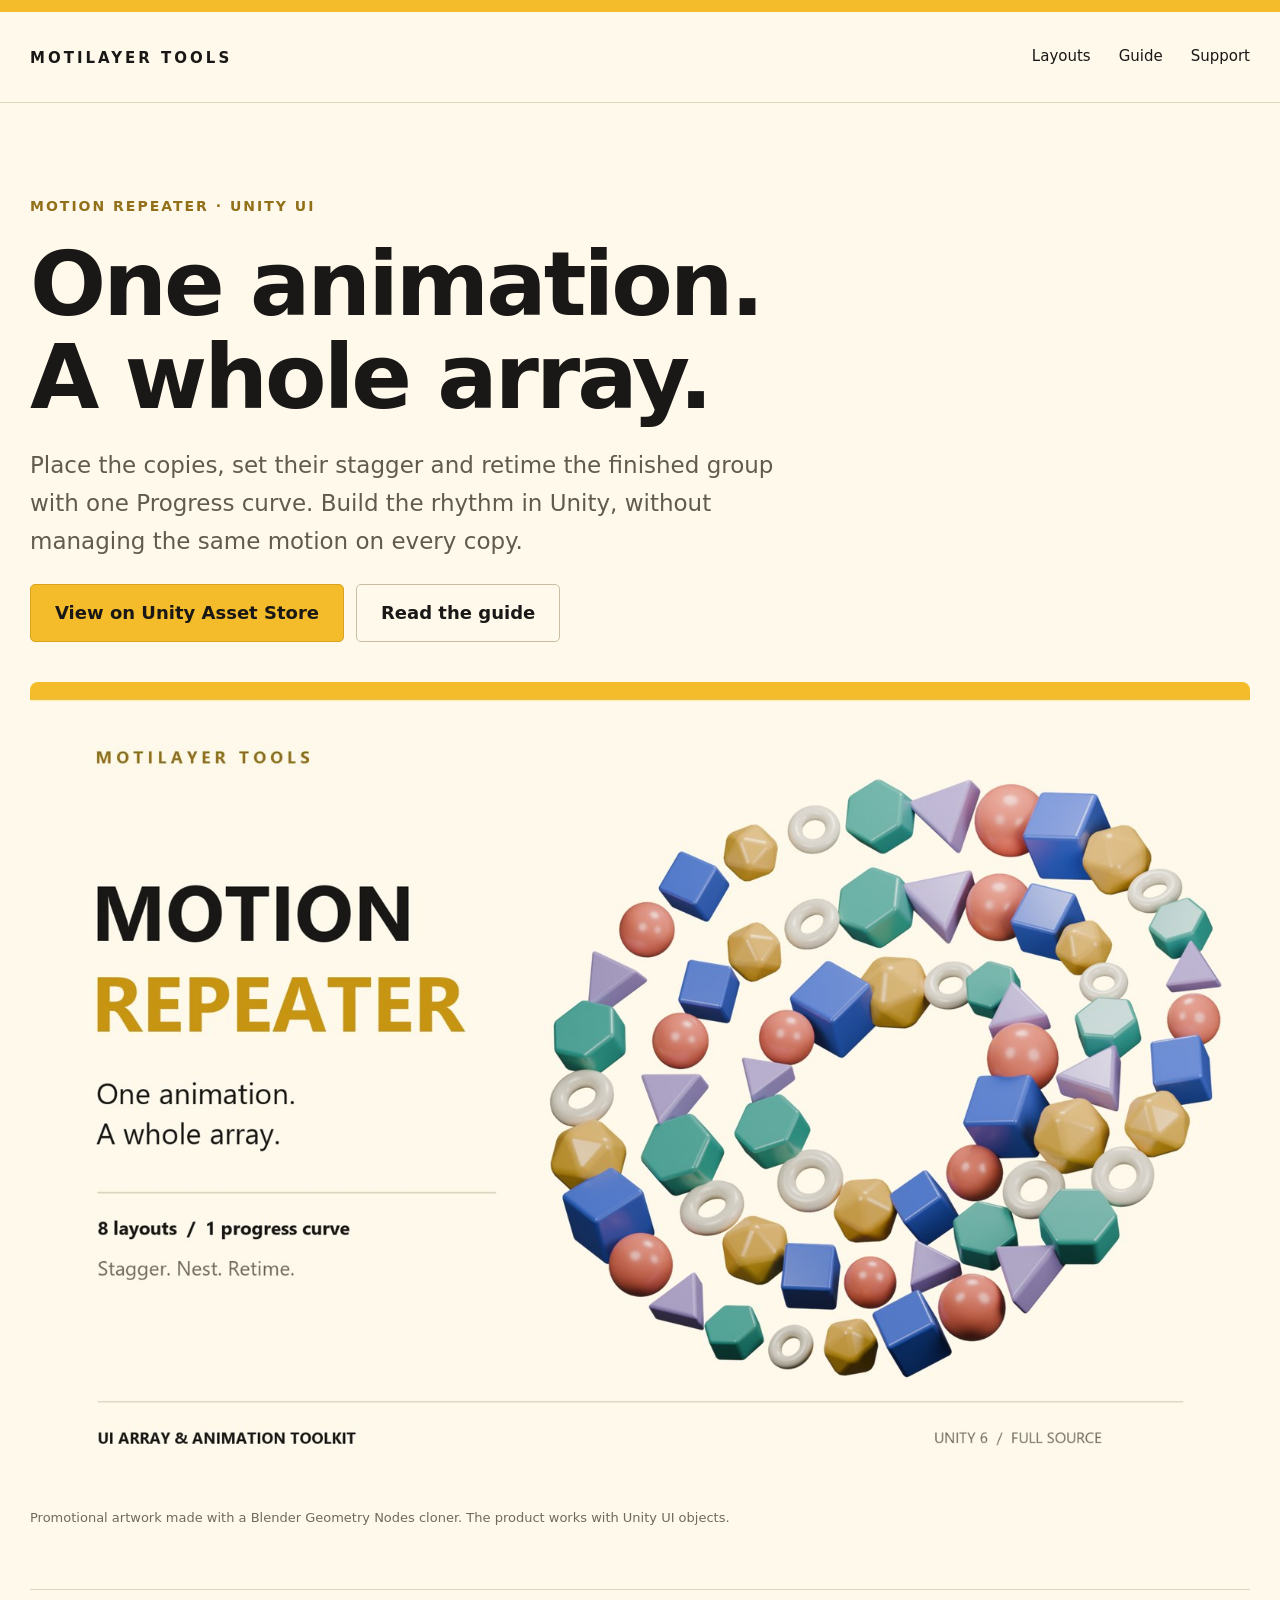
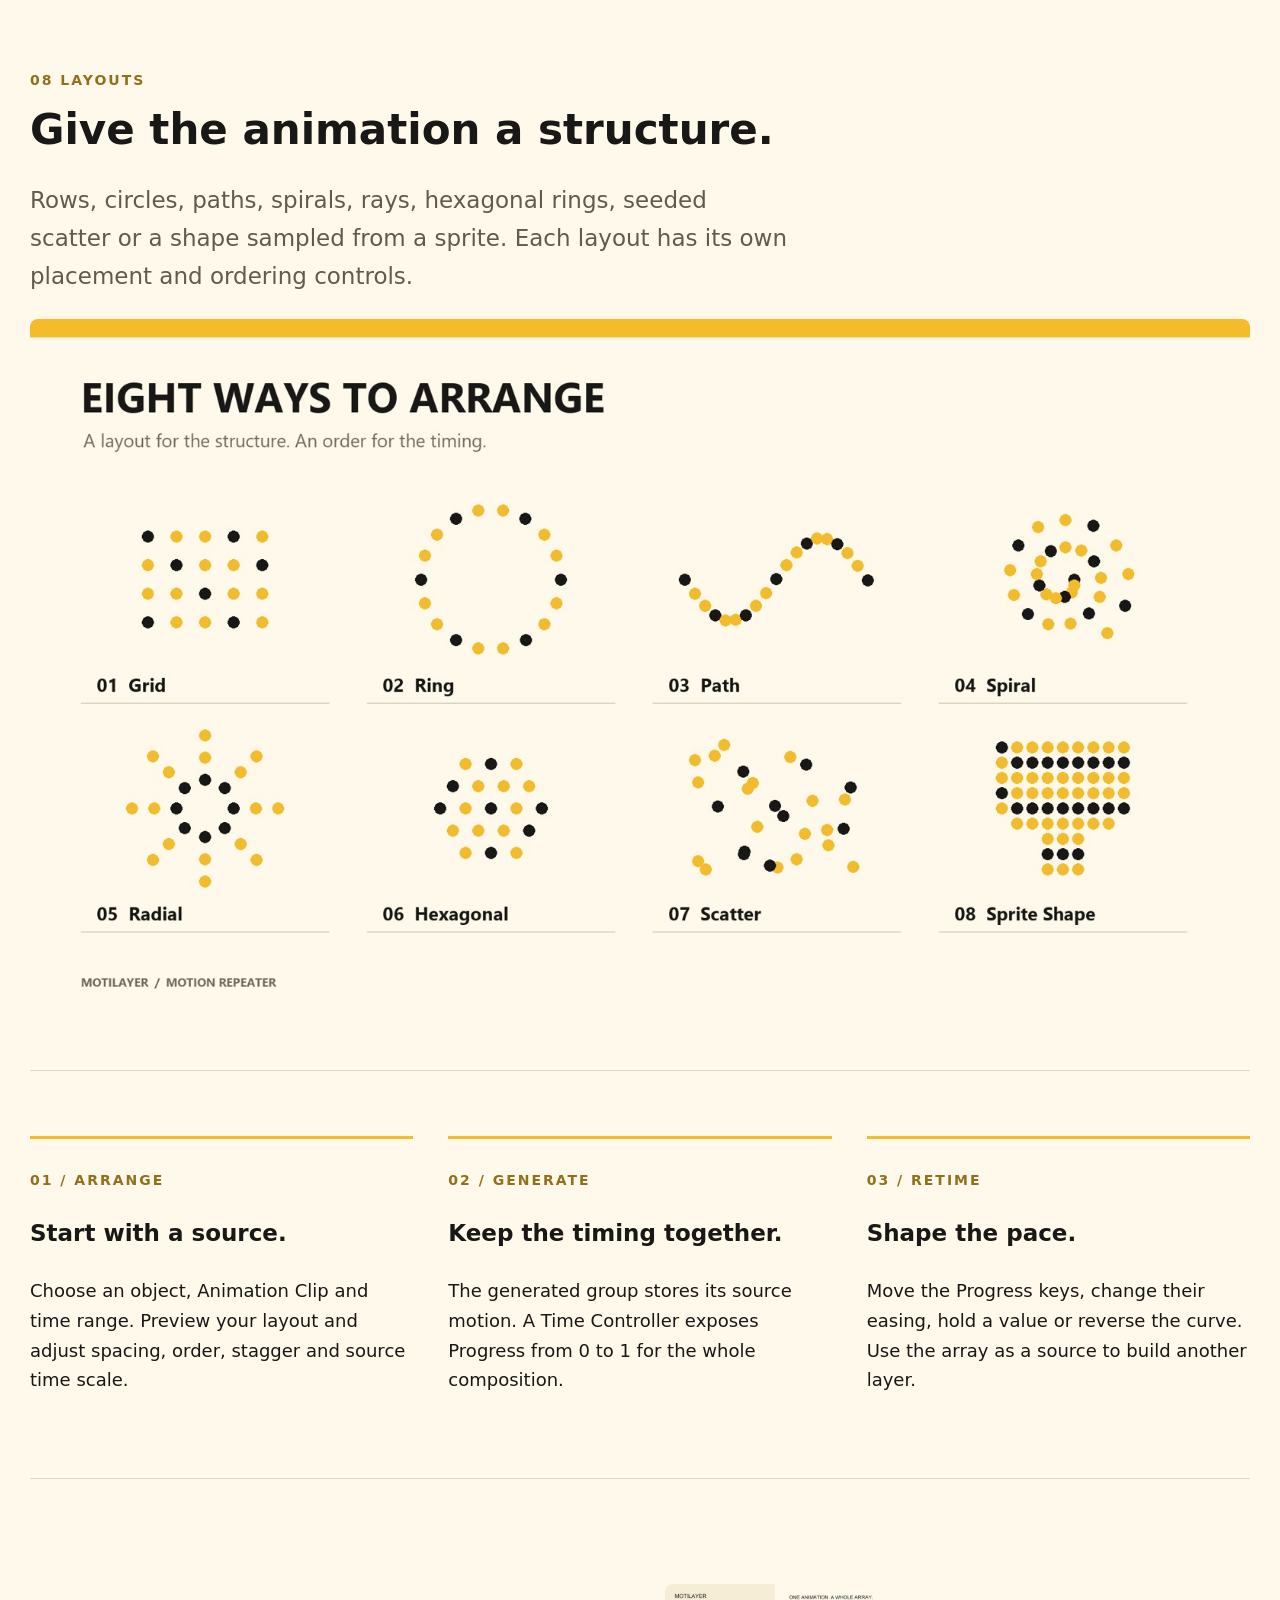
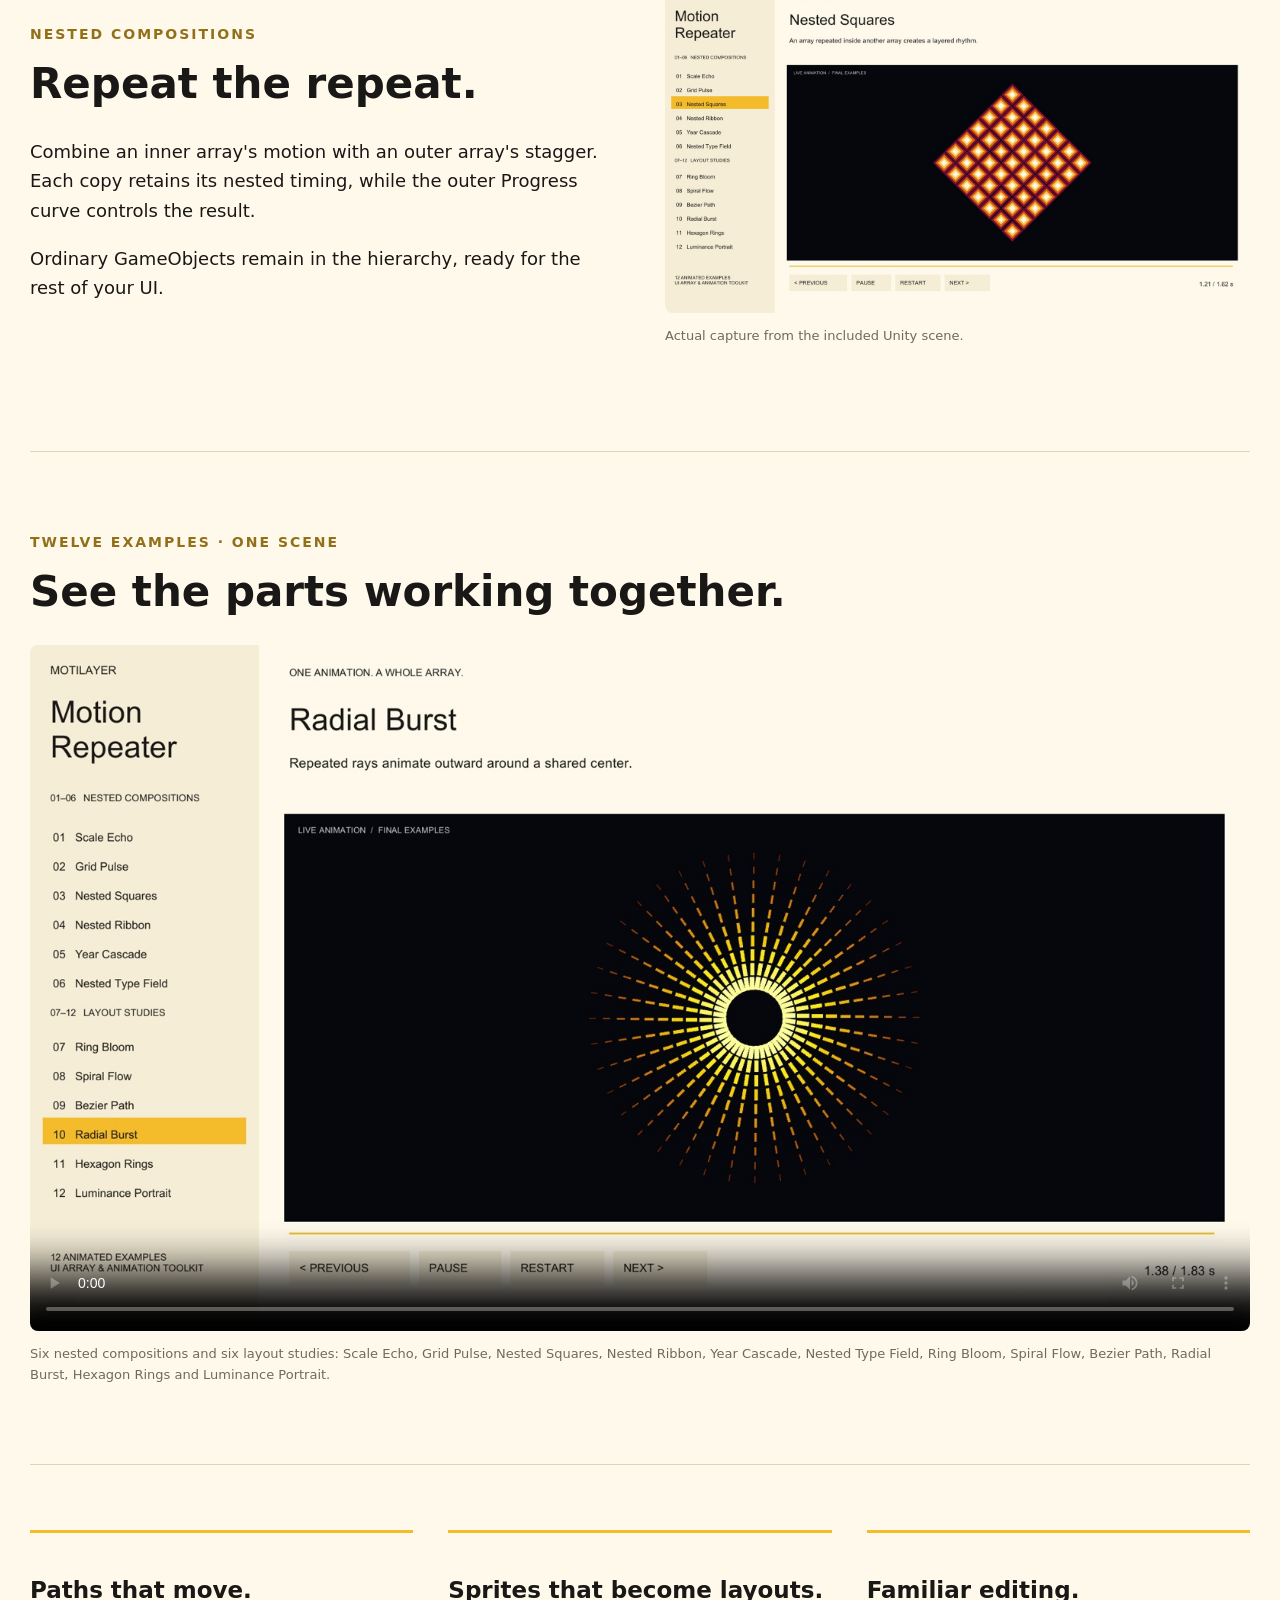
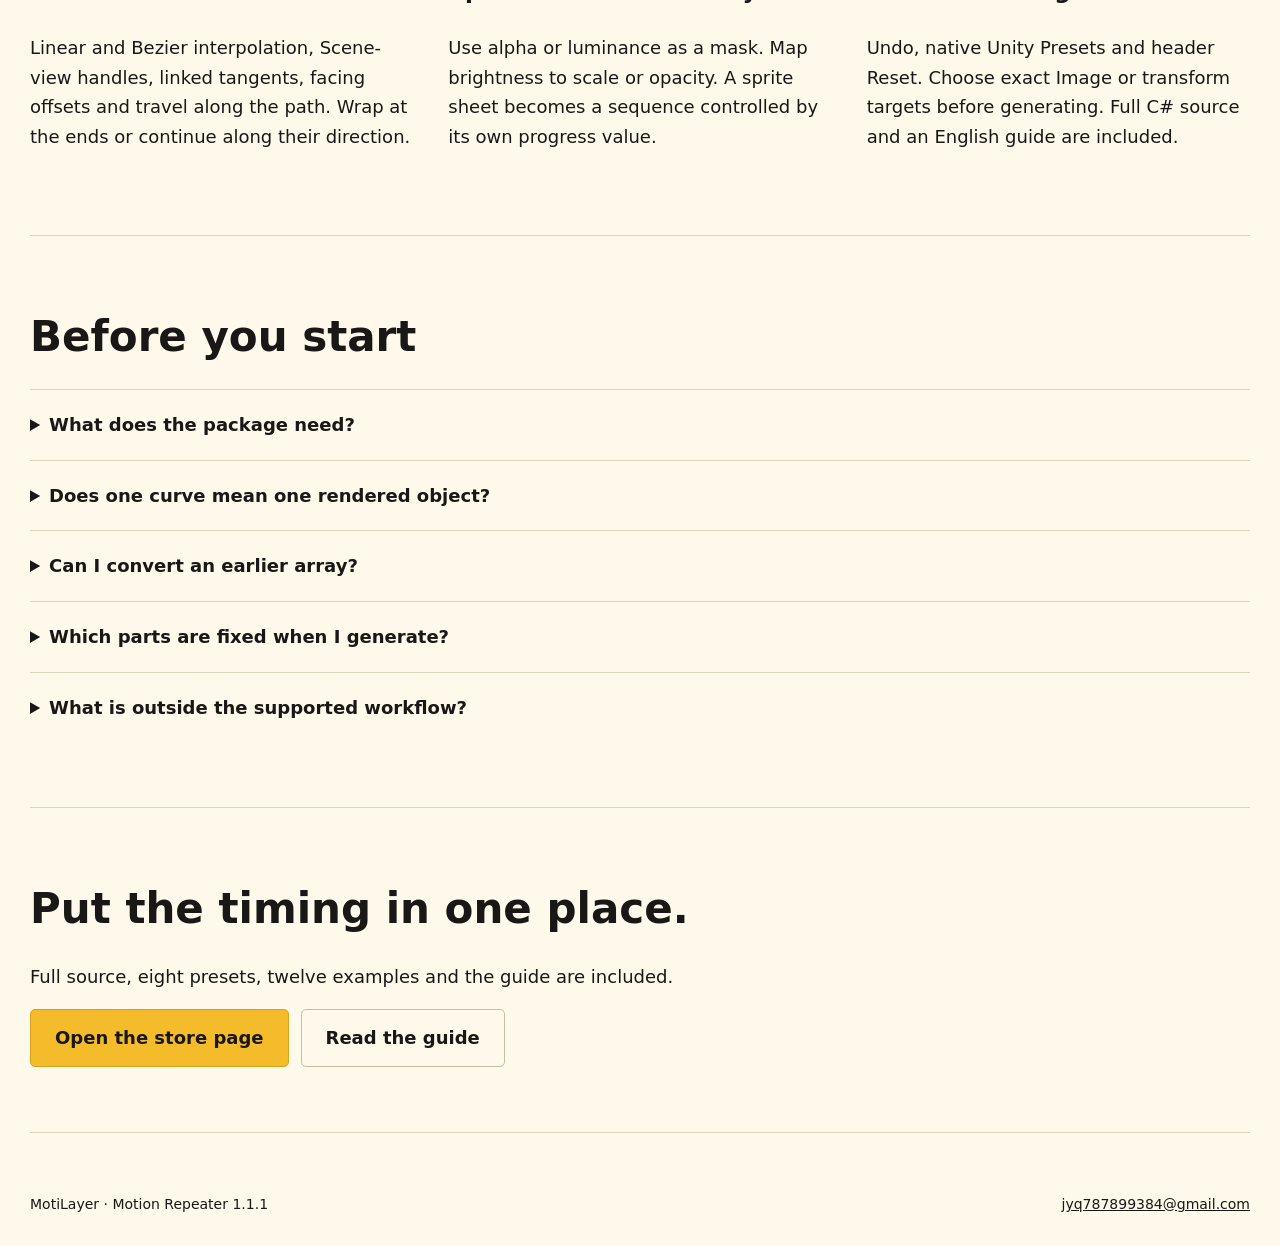
==== commit ef0975c5: "Replace Motion Repeater showcase with twelve final animation examples" ====
--- a/motion-repeater/index.html
+++ b/motion-repeater/index.html
@@ -5,7 +5,7 @@
 <section id="layouts"><p class="eyebrow">08 LAYOUTS</p><h2>Give the animation a structure.</h2><p class="lede">Rows, circles, paths, spirals, rays, hexagonal rings, seeded scatter or a shape sampled from a sprite. Each layout has its own placement and ordering controls.</p><img loading="lazy" src="media/gallery-01-layouts.jpg" alt="A diagram of all eight array layouts" width="1600" height="900"></section>
 <section><div class="grid"><article><p class="eyebrow">01 / ARRANGE</p><h3>Start with a source.</h3><p>Choose an object, Animation Clip and time range. Preview your layout and adjust spacing, order, stagger and source time scale.</p></article><article><p class="eyebrow">02 / GENERATE</p><h3>Keep the timing together.</h3><p>The generated group stores its source motion. A Time Controller exposes Progress from 0 to 1 for the whole composition.</p></article><article><p class="eyebrow">03 / RETIME</p><h3>Shape the pace.</h3><p>Move the Progress keys, change their easing, hold a value or reverse the curve. Use the array as a source to build another layer.</p></article></div></section>
 <section class="split"><div><p class="eyebrow">NESTED COMPOSITIONS</p><h2>Repeat the repeat.</h2><p>Combine an inner array's motion with an outer array's stagger. Each copy retains its nested timing, while the outer Progress curve controls the result.</p><p>Ordinary GameObjects remain in the hierarchy, ready for the rest of your UI.</p></div><figure><img loading="lazy" src="media/gallery-03-showcase.jpg" alt="Nested Squares example running in the included showcase"><figcaption>Actual capture from the included Unity scene.</figcaption></figure></section>
-<section><p class="eyebrow">NINE EXAMPLES · ONE SCENE</p><h2>See the parts working together.</h2><video controls preload="metadata" poster="media/gallery-04-showcase.jpg"><source src="showcase.mp4" type="video/mp4"></video><p class="note">Scale Echo, Grid Pulse, Nested Squares, Triangle Field, Color Wave, Type in Motion, Nested Ribbon, Year Cascade and Nested Type Field.</p></section>
+<section><p class="eyebrow">TWELVE EXAMPLES · ONE SCENE</p><h2>See the parts working together.</h2><video controls preload="metadata" poster="media/gallery-04-showcase.jpg"><source src="showcase-final12.mp4" type="video/mp4"></video><p class="note">Six nested compositions and six layout studies: Scale Echo, Grid Pulse, Nested Squares, Nested Ribbon, Year Cascade, Nested Type Field, Ring Bloom, Spiral Flow, Bezier Path, Radial Burst, Hexagon Rings and Luminance Portrait.</p></section>
 <section><div class="grid"><article><h3>Paths that move.</h3><p>Linear and Bezier interpolation, Scene-view handles, linked tangents, facing offsets and travel along the path. Wrap at the ends or continue along their direction.</p></article><article><h3>Sprites that become layouts.</h3><p>Use alpha or luminance as a mask. Map brightness to scale or opacity. A sprite sheet becomes a sequence controlled by its own progress value.</p></article><article><h3>Familiar editing.</h3><p>Undo, native Unity Presets and header Reset. Choose exact Image or transform targets before generating. Full C# source and an English guide are included.</p></article></div></section>
-<section><h2>Before you start</h2><details><summary>What does the package need?</summary><p>Unity 6 and Unity UI. The release project uses Unity 6000.0.26f1 on Windows with the Built-in Render Pipeline. The supplied UI shader is for Built-in. Other pipelines and platforms are not verified for this release.</p></details><details><summary>Does one curve mean one rendered object?</summary><p>No. The progress curve simplifies animation authoring. Copies remain GameObjects, and the Time Controller samples their source motion. Element count, nested hierarchy depth and animation complexity still affect runtime cost.</p></details><details><summary>Can I convert an earlier array?</summary><p>The scene migration command backs up the scene and clips, moves existing curves into composition clips and replaces them with Progress curves. Hand-edited motion is retained internally; it is not automatically reduced to a single shared source.</p></details><details><summary>Which parts are fixed when I generate?</summary><p>Element counts, path-point counts, selected targets and sprite sampling data. Regenerate the array to change them. Continuous layout parameters and Progress can be animated on the generated components.</p></details><details><summary>What is outside the supported workflow?</summary><p>Humanoid animation, root motion, Animation Events, additive Animator-layer blending and independent inner Animators writing the same properties as a Time Controller. This is a uGUI tool, not a 3D cloner, GPU instancer or UI Toolkit system.</p></details></section>
-<section><h2>Put the timing in one place.</h2><p>Full source, eight presets, nine examples and the guide are included.</p><a class="button" href="https://assetstore.unity.com/packages/slug/411992">Open the store page</a><a class="button secondary" href="guide.html">Read the guide</a></section></main><footer><span>MotiLayer · Motion Repeater 1.1</span><a href="mailto:jyq787899384@gmail.com">jyq787899384@gmail.com</a></footer></body></html>+<section><h2>Before you start</h2><details><summary>What does the package need?</summary><p>Unity 6 and Unity UI. The release project uses Unity 6000.0.26f1 on Windows with the Built-in Render Pipeline. The showcase uses standard Unity UI materials. Other pipelines and platforms are not verified for this release.</p></details><details><summary>Does one curve mean one rendered object?</summary><p>No. The progress curve simplifies animation authoring. Copies remain GameObjects, and the Time Controller samples their source motion. Element count, nested hierarchy depth and animation complexity still affect runtime cost.</p></details><details><summary>Can I convert an earlier array?</summary><p>The scene migration command backs up the scene and clips, moves existing curves into composition clips and replaces them with Progress curves. Hand-edited motion is retained internally; it is not automatically reduced to a single shared source.</p></details><details><summary>Which parts are fixed when I generate?</summary><p>Element counts, path-point counts, selected targets and sprite sampling data. Regenerate the array to change them. Continuous layout parameters and Progress can be animated on the generated components.</p></details><details><summary>What is outside the supported workflow?</summary><p>Humanoid animation, root motion, Animation Events, additive Animator-layer blending and independent inner Animators writing the same properties as a Time Controller. This is a uGUI tool, not a 3D cloner, GPU instancer or UI Toolkit system.</p></details></section>
+<section><h2>Put the timing in one place.</h2><p>Full source, eight presets, twelve examples and the guide are included.</p><a class="button" href="https://assetstore.unity.com/packages/slug/411992">Open the store page</a><a class="button secondary" href="guide.html">Read the guide</a></section></main><footer><span>MotiLayer · Motion Repeater 1.1.1</span><a href="mailto:jyq787899384@gmail.com">jyq787899384@gmail.com</a></footer></body></html>
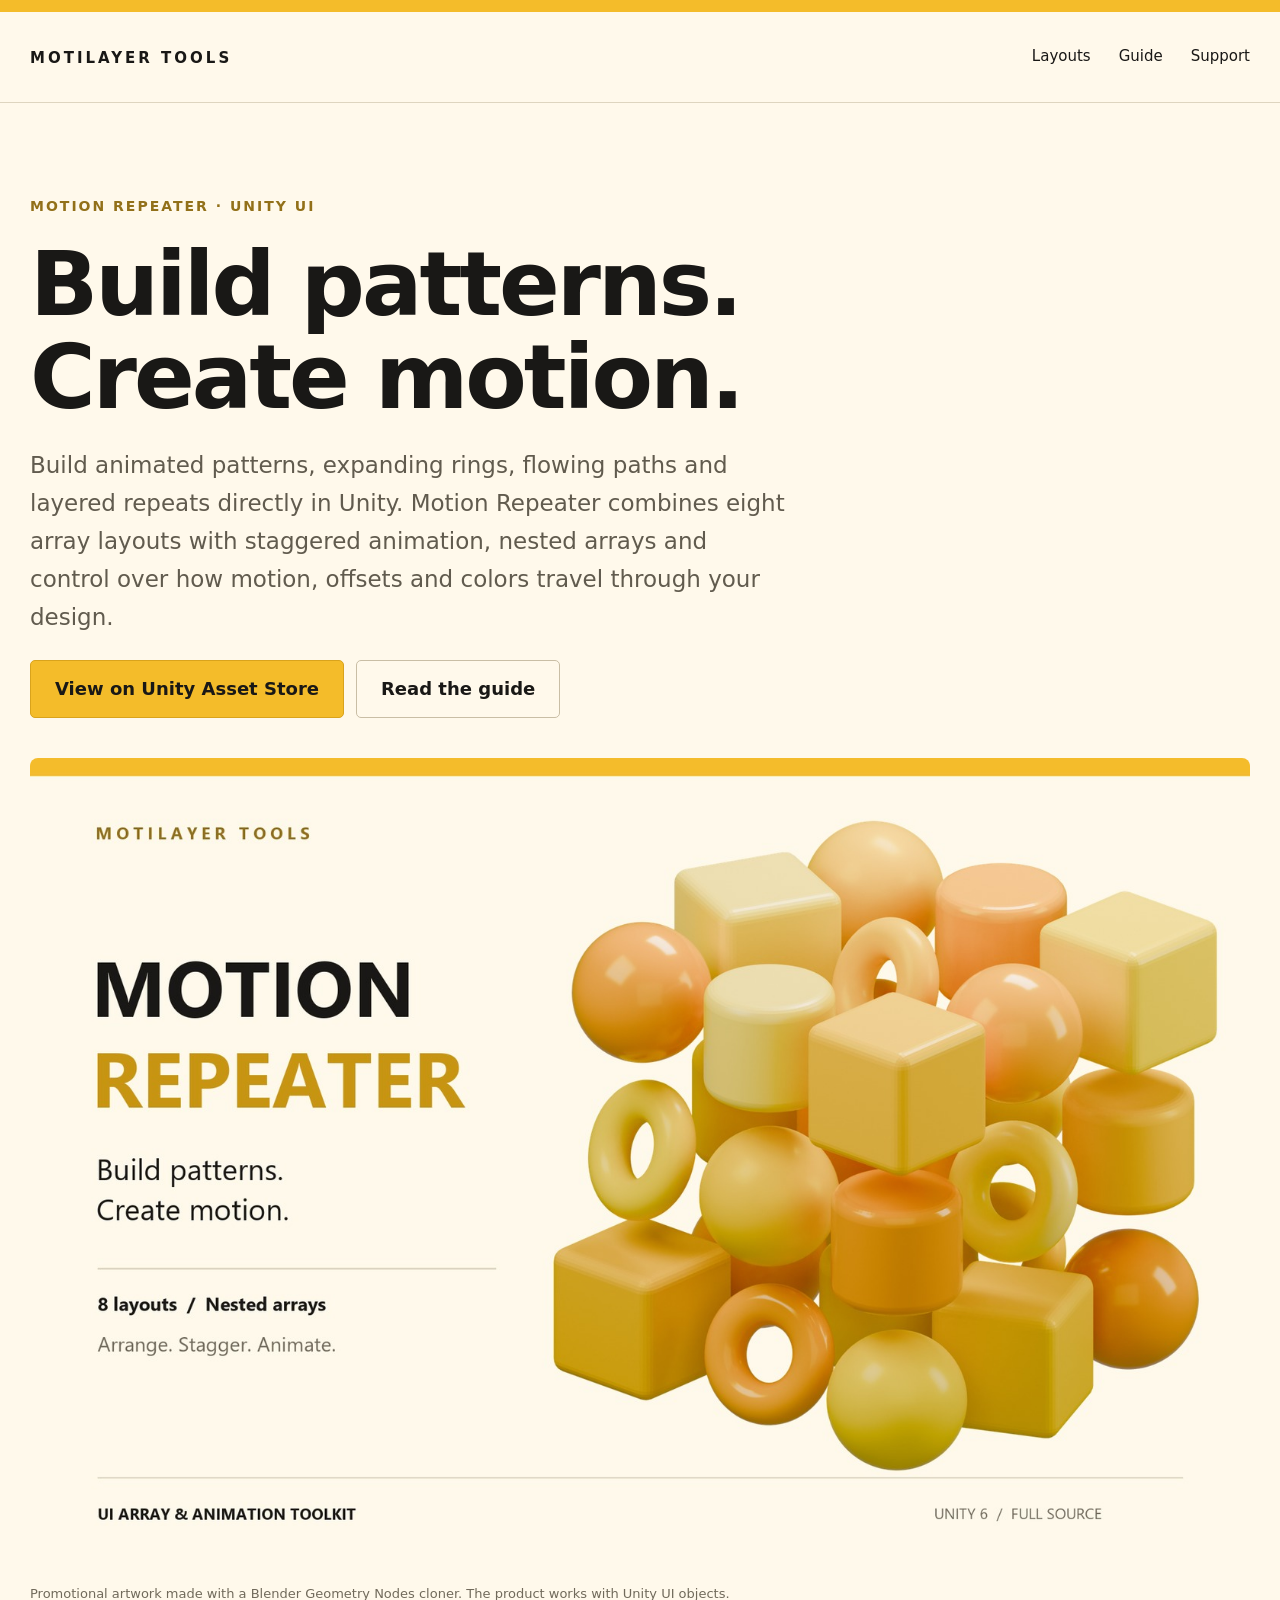
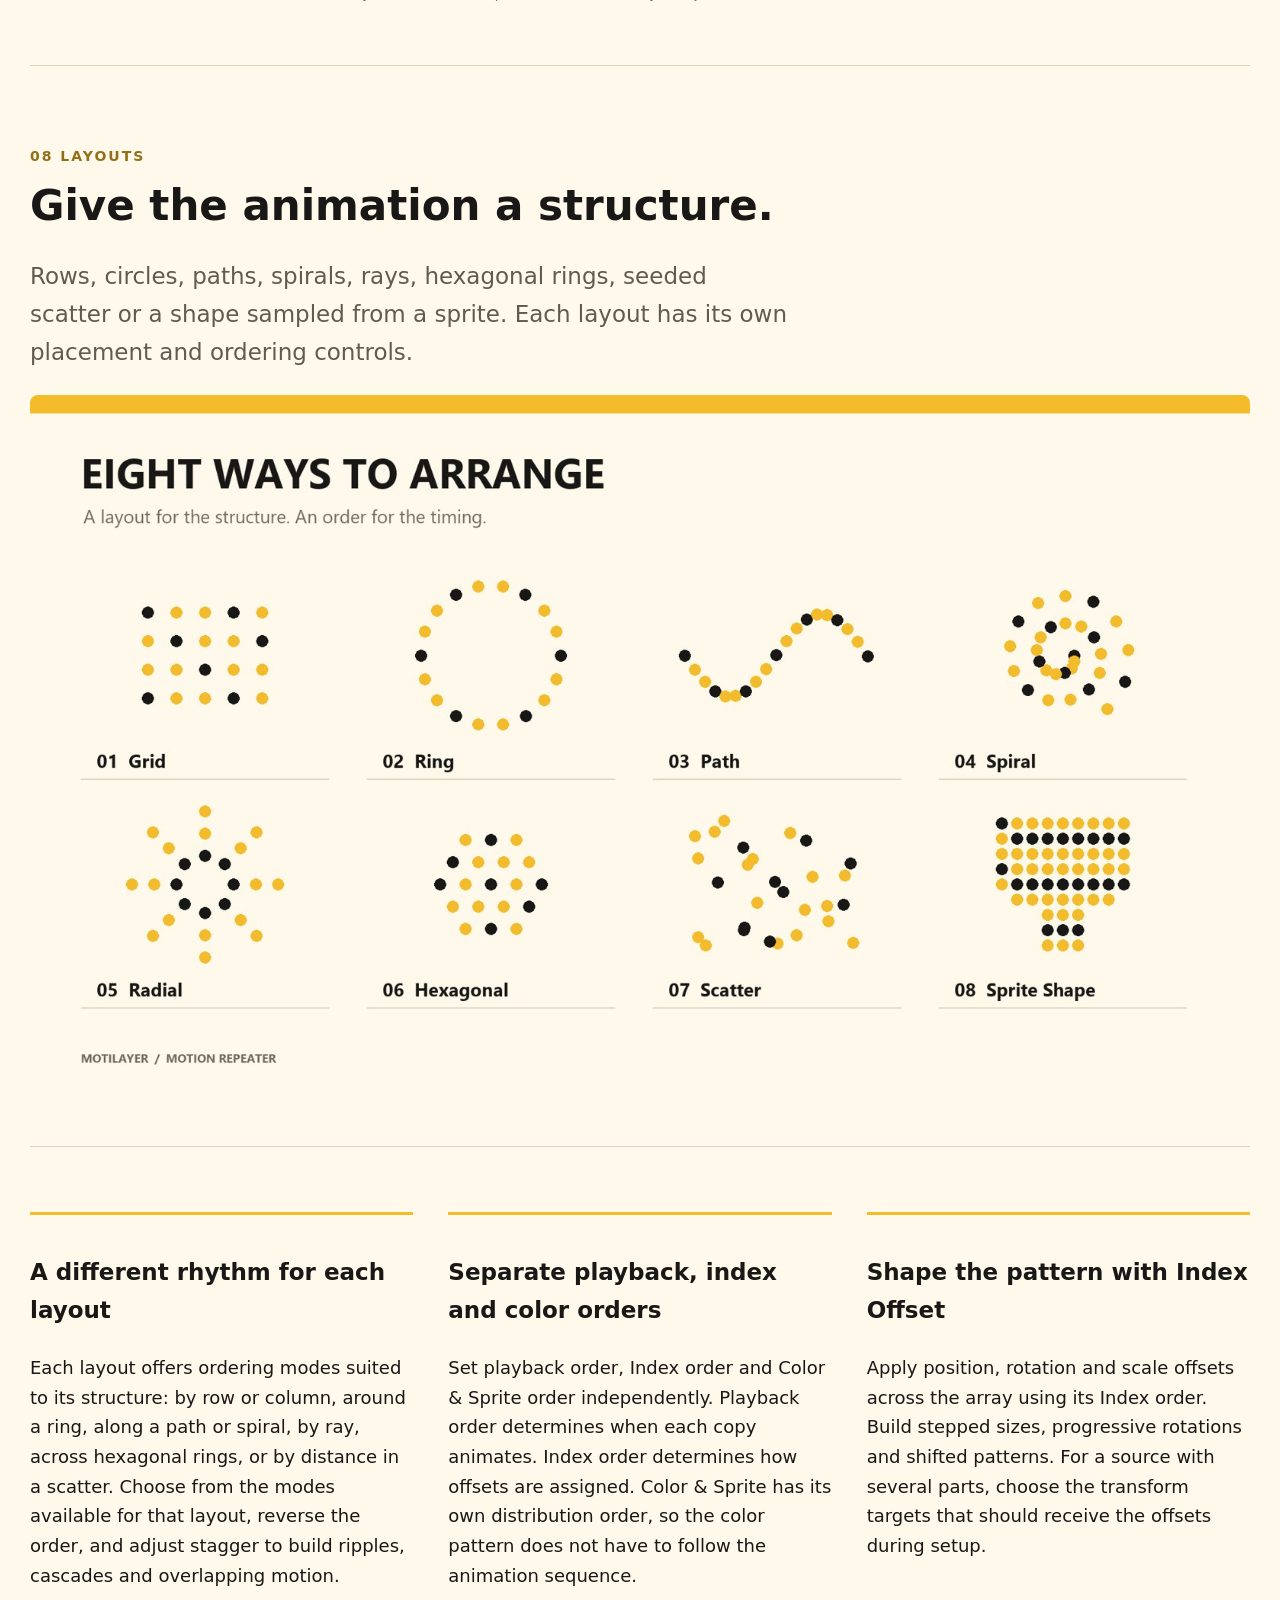
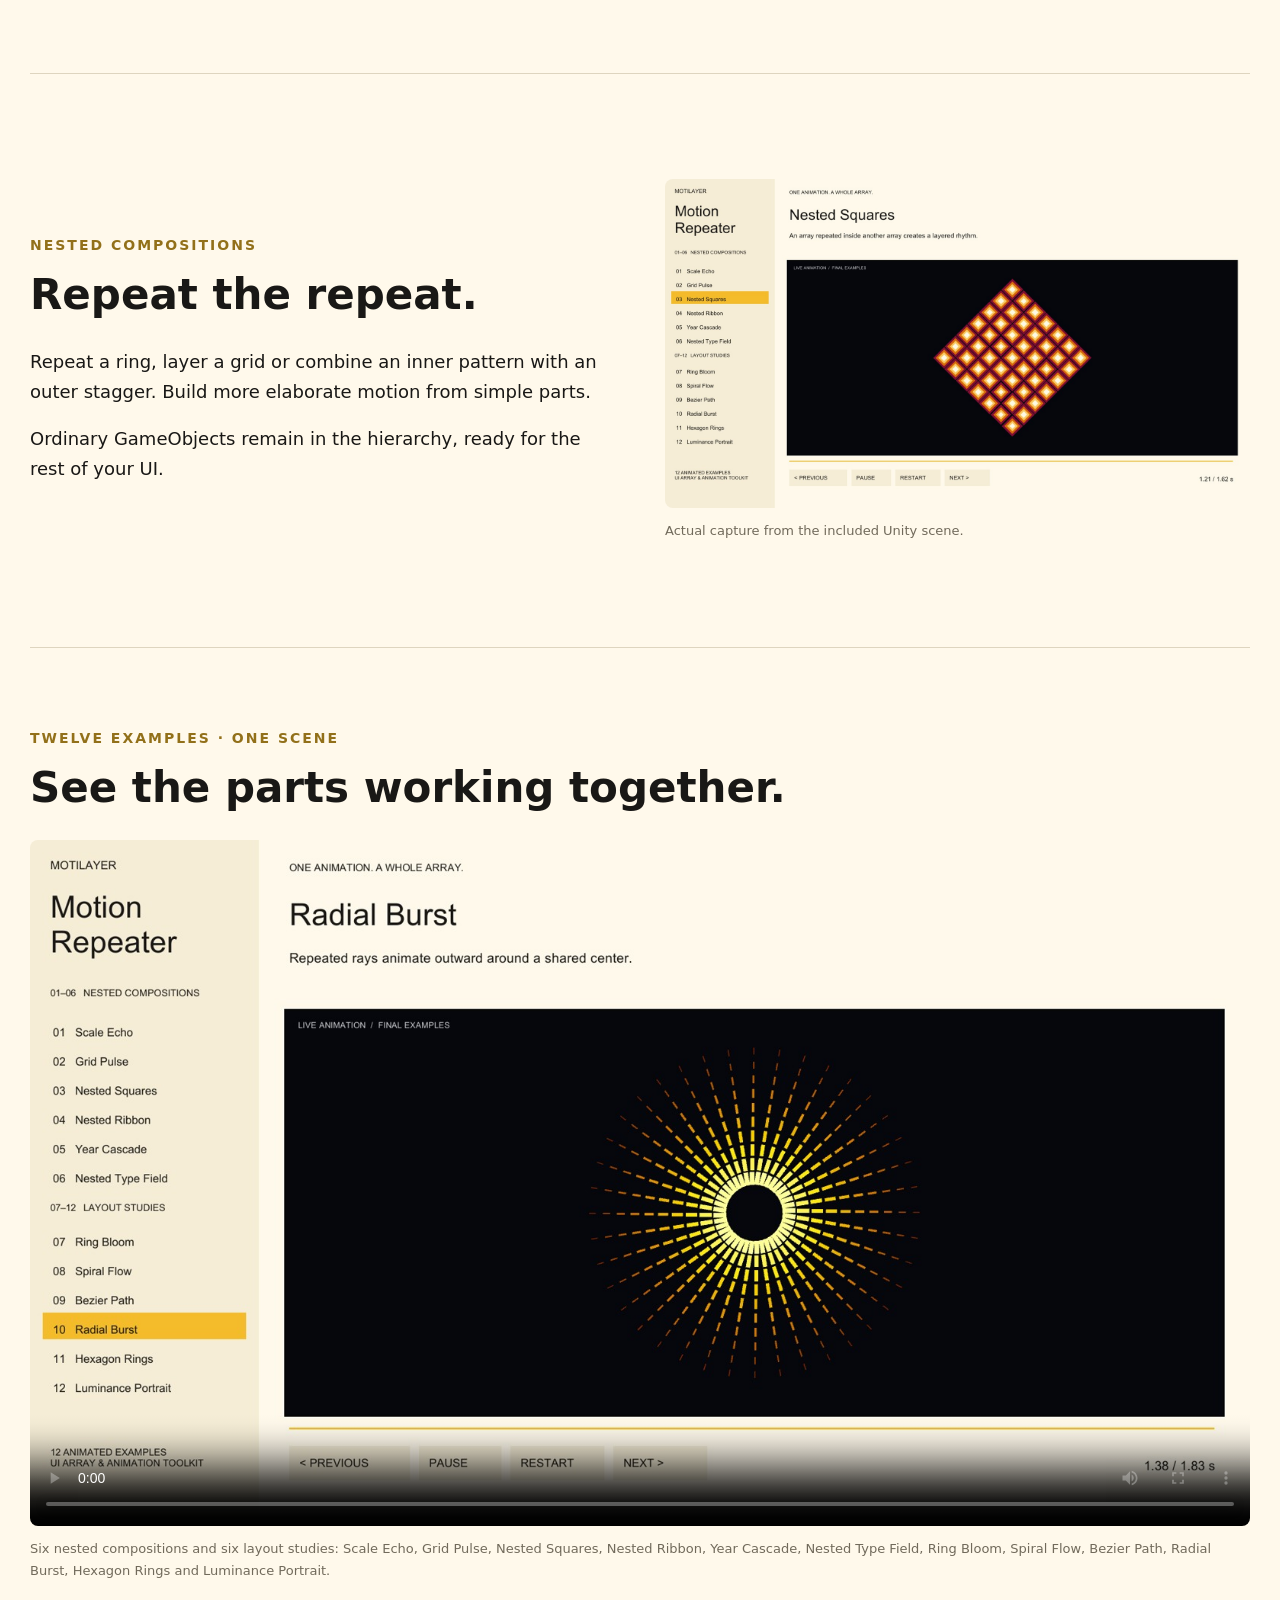
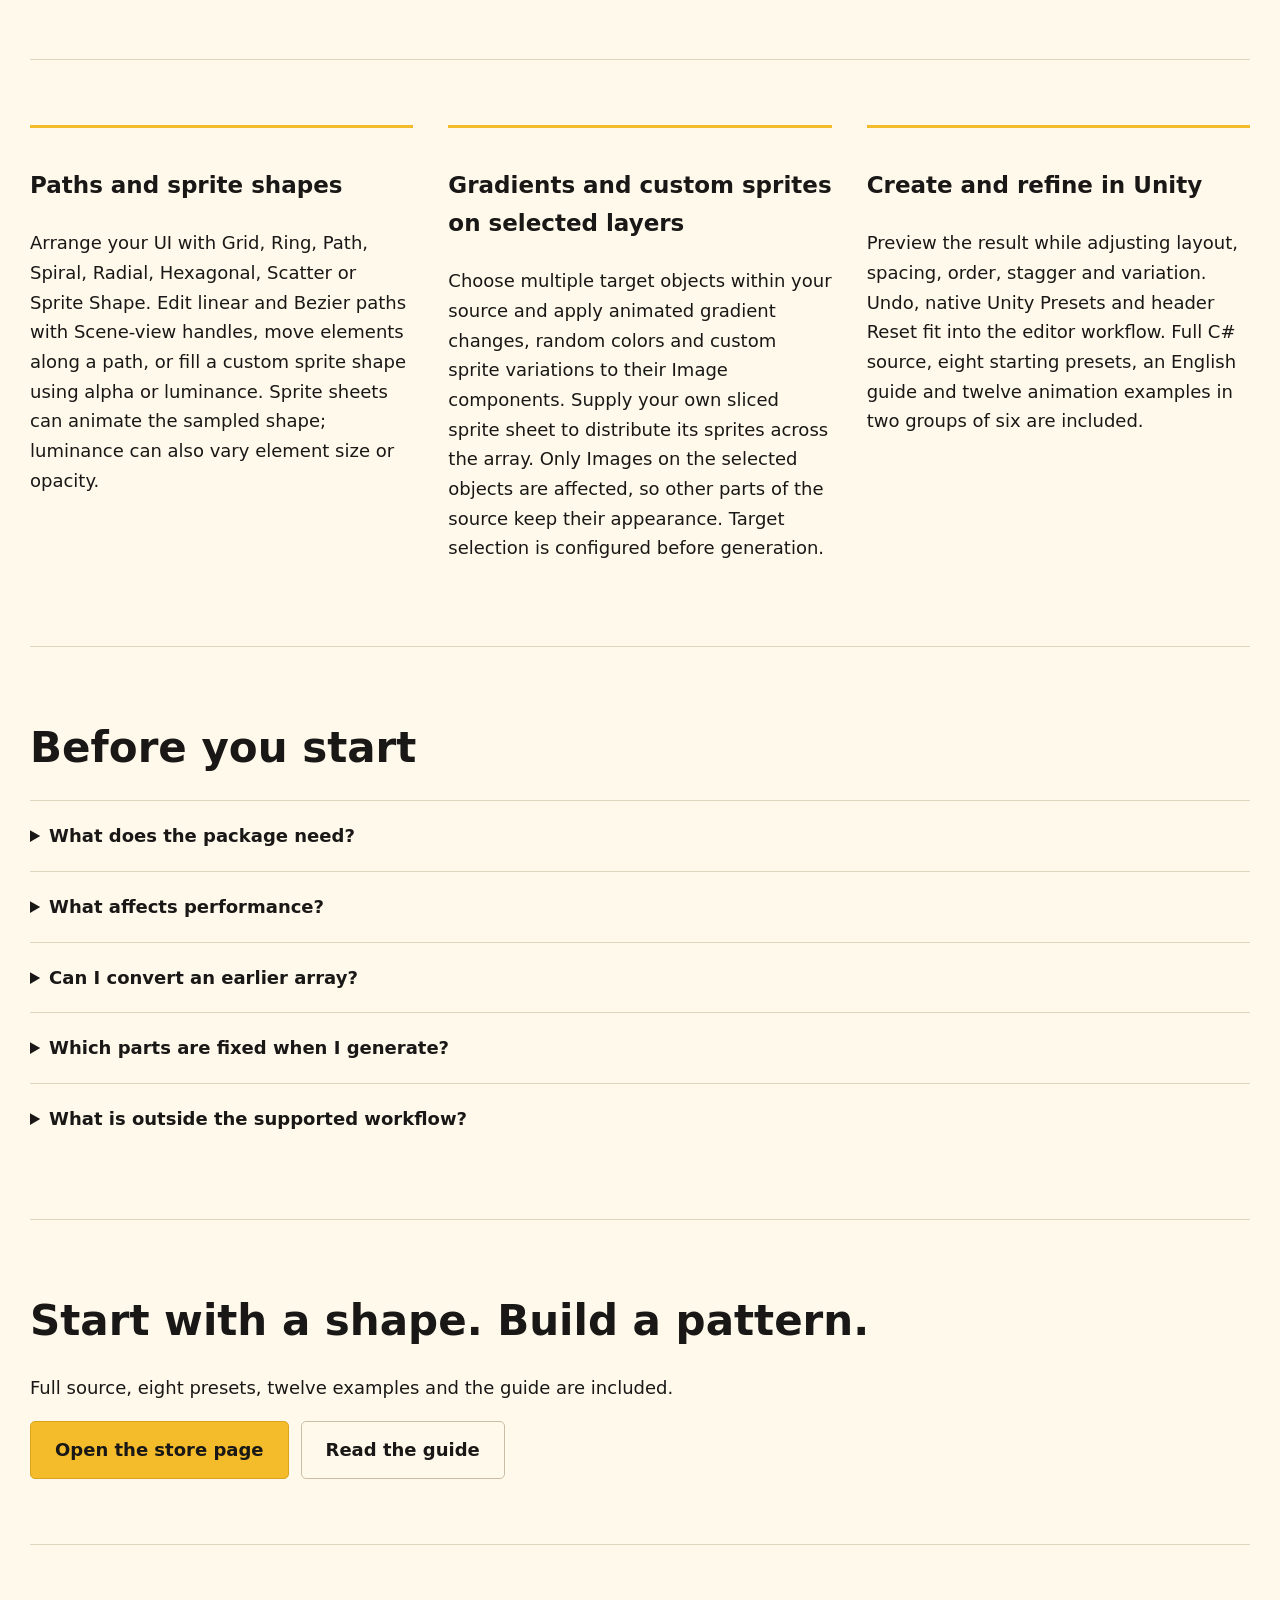
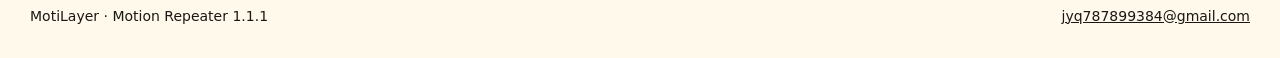
==== commit 6a406092: "Refocus Motion Repeater presentation on layouts, ordering and visual variation" ====
--- a/motion-repeater/index.html
+++ b/motion-repeater/index.html
@@ -1,11 +1,11 @@
-<!doctype html><html lang="en"><head><meta charset="utf-8"><meta name="viewport" content="width=device-width,initial-scale=1"><title>Motion Repeater — MotiLayer</title><meta name="description" content="Repeat UI animation across eight layouts. Stagger the copies, nest arrays and retime a group with one Progress curve."><style>
+<!doctype html><html lang="en"><head><meta charset="utf-8"><meta name="viewport" content="width=device-width,initial-scale=1"><title>Motion Repeater — MotiLayer</title><meta name="description" content="Build UI motion in Unity: eight layouts, nested arrays, independent playback and index orders, Index Offset, gradients and custom sprites."><style>
 *{box-sizing:border-box}body{margin:0;border-top:12px solid #f4bc2a;background:#fff9eb;color:#191816;font:18px/1.65 system-ui,sans-serif}a{color:inherit}main,nav,footer{max-width:1280px;margin:auto;padding:30px}nav{display:flex;justify-content:space-between;align-items:center;border-bottom:1px solid #ded5bf}nav a{text-decoration:none}nav strong{letter-spacing:3px;font-size:15px}nav div{display:flex;gap:28px;font-size:15px}h1{font-size:clamp(46px,7vw,92px);line-height:1.04;letter-spacing:-3px;margin:20px 0}h2{font-size:42px;line-height:1.15;margin:12px 0 28px}h3{font-size:23px}.eyebrow{font-size:14px;font-weight:700;letter-spacing:2px;color:#927019}.hero{padding:48px 0 20px}.lede{max-width:760px;font-size:23px;color:#615b4e}.button{display:inline-block;background:#f4bc2a;padding:13px 24px;text-decoration:none;font-weight:650;border:1px solid #d9a31c;border-radius:5px}.secondary{background:transparent;border-color:#c9bea5;margin-left:12px}img,video{display:block;max-width:100%;height:auto;border-radius:8px}figure{margin:40px 0}figcaption,.note{font-size:13px;color:#716a5b;margin-top:12px}section{padding:65px 0;border-bottom:1px solid #ded5bf}.grid{display:grid;grid-template-columns:repeat(3,1fr);gap:35px}.grid article{border-top:3px solid #f4bc2a;padding-top:16px}.split{display:grid;grid-template-columns:1fr 1fr;gap:50px;align-items:center}footer{display:flex;justify-content:space-between;font-size:14px}details{padding:20px 0;border-top:1px solid #ded5bf}summary{font-weight:650;cursor:pointer}a:focus-visible,summary:focus-visible{outline:3px solid #c89513;outline-offset:5px}@media(max-width:750px){main,nav,footer{padding:22px}.grid,.split{grid-template-columns:1fr;gap:25px}h1{letter-spacing:-1px}h2{font-size:34px}nav div{gap:14px}section{padding:40px 0}footer{display:block}.button{margin:6px 6px 6px 0}.lede{font-size:20px}}</style></head><body>
 <nav><a href="../"><strong>MOTILAYER TOOLS</strong></a><div><a href="#layouts">Layouts</a><a href="guide.html">Guide</a><a href="mailto:jyq787899384@gmail.com">Support</a></div></nav>
-<main><section class="hero"><p class="eyebrow">MOTION REPEATER · UNITY UI</p><h1>One animation.<br>A whole array.</h1><p class="lede">Place the copies, set their stagger and retime the finished group with one Progress curve. Build the rhythm in Unity, without managing the same motion on every copy.</p><p><a class="button" href="https://assetstore.unity.com/packages/slug/411992">View on Unity Asset Store</a><a class="button secondary" href="guide.html">Read the guide</a></p><figure><img src="media/cover.jpg" width="1600" height="1067" alt="Motion Repeater with concentric rings of colorful geometric shapes"><figcaption>Promotional artwork made with a Blender Geometry Nodes cloner. The product works with Unity UI objects.</figcaption></figure></section>
+<main><section class="hero"><p class="eyebrow">MOTION REPEATER · UNITY UI</p><h1>Build patterns.<br>Create motion.</h1><p class="lede">Build animated patterns, expanding rings, flowing paths and layered repeats directly in Unity. Motion Repeater combines eight array layouts with staggered animation, nested arrays and control over how motion, offsets and colors travel through your design.</p><p><a class="button" href="https://assetstore.unity.com/packages/slug/411992">View on Unity Asset Store</a><a class="button secondary" href="guide.html">Read the guide</a></p><figure><img src="media/cover.jpg" width="1600" height="1067" alt="Yellow geometric shapes arranged in a cubic array"><figcaption>Promotional artwork made with a Blender Geometry Nodes cloner. The product works with Unity UI objects.</figcaption></figure></section>
 <section id="layouts"><p class="eyebrow">08 LAYOUTS</p><h2>Give the animation a structure.</h2><p class="lede">Rows, circles, paths, spirals, rays, hexagonal rings, seeded scatter or a shape sampled from a sprite. Each layout has its own placement and ordering controls.</p><img loading="lazy" src="media/gallery-01-layouts.jpg" alt="A diagram of all eight array layouts" width="1600" height="900"></section>
-<section><div class="grid"><article><p class="eyebrow">01 / ARRANGE</p><h3>Start with a source.</h3><p>Choose an object, Animation Clip and time range. Preview your layout and adjust spacing, order, stagger and source time scale.</p></article><article><p class="eyebrow">02 / GENERATE</p><h3>Keep the timing together.</h3><p>The generated group stores its source motion. A Time Controller exposes Progress from 0 to 1 for the whole composition.</p></article><article><p class="eyebrow">03 / RETIME</p><h3>Shape the pace.</h3><p>Move the Progress keys, change their easing, hold a value or reverse the curve. Use the array as a source to build another layer.</p></article></div></section>
-<section class="split"><div><p class="eyebrow">NESTED COMPOSITIONS</p><h2>Repeat the repeat.</h2><p>Combine an inner array's motion with an outer array's stagger. Each copy retains its nested timing, while the outer Progress curve controls the result.</p><p>Ordinary GameObjects remain in the hierarchy, ready for the rest of your UI.</p></div><figure><img loading="lazy" src="media/gallery-03-showcase.jpg" alt="Nested Squares example running in the included showcase"><figcaption>Actual capture from the included Unity scene.</figcaption></figure></section>
+<section><div class="grid"><article><h3>A different rhythm for each layout</h3><p>Each layout offers ordering modes suited to its structure: by row or column, around a ring, along a path or spiral, by ray, across hexagonal rings, or by distance in a scatter. Choose from the modes available for that layout, reverse the order, and adjust stagger to build ripples, cascades and overlapping motion.</p></article><article><h3>Separate playback, index and color orders</h3><p>Set playback order, Index order and Color & Sprite order independently. Playback order determines when each copy animates. Index order determines how offsets are assigned. Color & Sprite has its own distribution order, so the color pattern does not have to follow the animation sequence.</p></article><article><h3>Shape the pattern with Index Offset</h3><p>Apply position, rotation and scale offsets across the array using its Index order. Build stepped sizes, progressive rotations and shifted patterns. For a source with several parts, choose the transform targets that should receive the offsets during setup.</p></article></div></section>
+<section class="split"><div><p class="eyebrow">NESTED COMPOSITIONS</p><h2>Repeat the repeat.</h2><p>Repeat a ring, layer a grid or combine an inner pattern with an outer stagger. Build more elaborate motion from simple parts.</p><p>Ordinary GameObjects remain in the hierarchy, ready for the rest of your UI.</p></div><figure><img loading="lazy" src="media/gallery-03-showcase.jpg" alt="Nested Squares example running in the included showcase"><figcaption>Actual capture from the included Unity scene.</figcaption></figure></section>
 <section><p class="eyebrow">TWELVE EXAMPLES · ONE SCENE</p><h2>See the parts working together.</h2><video controls preload="metadata" poster="media/gallery-04-showcase.jpg"><source src="showcase-final12.mp4" type="video/mp4"></video><p class="note">Six nested compositions and six layout studies: Scale Echo, Grid Pulse, Nested Squares, Nested Ribbon, Year Cascade, Nested Type Field, Ring Bloom, Spiral Flow, Bezier Path, Radial Burst, Hexagon Rings and Luminance Portrait.</p></section>
-<section><div class="grid"><article><h3>Paths that move.</h3><p>Linear and Bezier interpolation, Scene-view handles, linked tangents, facing offsets and travel along the path. Wrap at the ends or continue along their direction.</p></article><article><h3>Sprites that become layouts.</h3><p>Use alpha or luminance as a mask. Map brightness to scale or opacity. A sprite sheet becomes a sequence controlled by its own progress value.</p></article><article><h3>Familiar editing.</h3><p>Undo, native Unity Presets and header Reset. Choose exact Image or transform targets before generating. Full C# source and an English guide are included.</p></article></div></section>
-<section><h2>Before you start</h2><details><summary>What does the package need?</summary><p>Unity 6 and Unity UI. The release project uses Unity 6000.0.26f1 on Windows with the Built-in Render Pipeline. The showcase uses standard Unity UI materials. Other pipelines and platforms are not verified for this release.</p></details><details><summary>Does one curve mean one rendered object?</summary><p>No. The progress curve simplifies animation authoring. Copies remain GameObjects, and the Time Controller samples their source motion. Element count, nested hierarchy depth and animation complexity still affect runtime cost.</p></details><details><summary>Can I convert an earlier array?</summary><p>The scene migration command backs up the scene and clips, moves existing curves into composition clips and replaces them with Progress curves. Hand-edited motion is retained internally; it is not automatically reduced to a single shared source.</p></details><details><summary>Which parts are fixed when I generate?</summary><p>Element counts, path-point counts, selected targets and sprite sampling data. Regenerate the array to change them. Continuous layout parameters and Progress can be animated on the generated components.</p></details><details><summary>What is outside the supported workflow?</summary><p>Humanoid animation, root motion, Animation Events, additive Animator-layer blending and independent inner Animators writing the same properties as a Time Controller. This is a uGUI tool, not a 3D cloner, GPU instancer or UI Toolkit system.</p></details></section>
-<section><h2>Put the timing in one place.</h2><p>Full source, eight presets, twelve examples and the guide are included.</p><a class="button" href="https://assetstore.unity.com/packages/slug/411992">Open the store page</a><a class="button secondary" href="guide.html">Read the guide</a></section></main><footer><span>MotiLayer · Motion Repeater 1.1.1</span><a href="mailto:jyq787899384@gmail.com">jyq787899384@gmail.com</a></footer></body></html>+<section><div class="grid"><article><h3>Paths and sprite shapes</h3><p>Arrange your UI with Grid, Ring, Path, Spiral, Radial, Hexagonal, Scatter or Sprite Shape. Edit linear and Bezier paths with Scene-view handles, move elements along a path, or fill a custom sprite shape using alpha or luminance. Sprite sheets can animate the sampled shape; luminance can also vary element size or opacity.</p></article><article><h3>Gradients and custom sprites on selected layers</h3><p>Choose multiple target objects within your source and apply animated gradient changes, random colors and custom sprite variations to their Image components. Supply your own sliced sprite sheet to distribute its sprites across the array. Only Images on the selected objects are affected, so other parts of the source keep their appearance. Target selection is configured before generation.</p></article><article><h3>Create and refine in Unity</h3><p>Preview the result while adjusting layout, spacing, order, stagger and variation. Undo, native Unity Presets and header Reset fit into the editor workflow. Full C# source, eight starting presets, an English guide and twelve animation examples in two groups of six are included.</p></article></div></section>
+<section><h2>Before you start</h2><details><summary>What does the package need?</summary><p>Unity 6 and Unity UI. The release project uses Unity 6000.0.26f1 on Windows with the Built-in Render Pipeline. The showcase uses standard Unity UI materials. Other pipelines and platforms are not verified for this release.</p></details><details><summary>What affects performance?</summary><p>Copies remain GameObjects, and the Time Controller samples their source motion. Element count, nested hierarchy depth and animation complexity still affect runtime cost.</p></details><details><summary>Can I convert an earlier array?</summary><p>The scene migration command backs up the scene and clips, moves existing curves into composition clips and replaces them with Progress curves. Hand-edited motion is retained internally; it is not automatically reduced to a single shared source.</p></details><details><summary>Which parts are fixed when I generate?</summary><p>Element counts, path-point counts, selected targets and sprite sampling data. Regenerate the array to change them. Continuous layout parameters and Progress can be animated on the generated components.</p></details><details><summary>What is outside the supported workflow?</summary><p>Humanoid animation, root motion, Animation Events, additive Animator-layer blending and independent inner Animators writing the same properties as a Time Controller. This is a uGUI tool, not a 3D cloner, GPU instancer or UI Toolkit system.</p></details></section>
+<section><h2>Start with a shape. Build a pattern.</h2><p>Full source, eight presets, twelve examples and the guide are included.</p><a class="button" href="https://assetstore.unity.com/packages/slug/411992">Open the store page</a><a class="button secondary" href="guide.html">Read the guide</a></section></main><footer><span>MotiLayer · Motion Repeater 1.1.1</span><a href="mailto:jyq787899384@gmail.com">jyq787899384@gmail.com</a></footer></body></html>
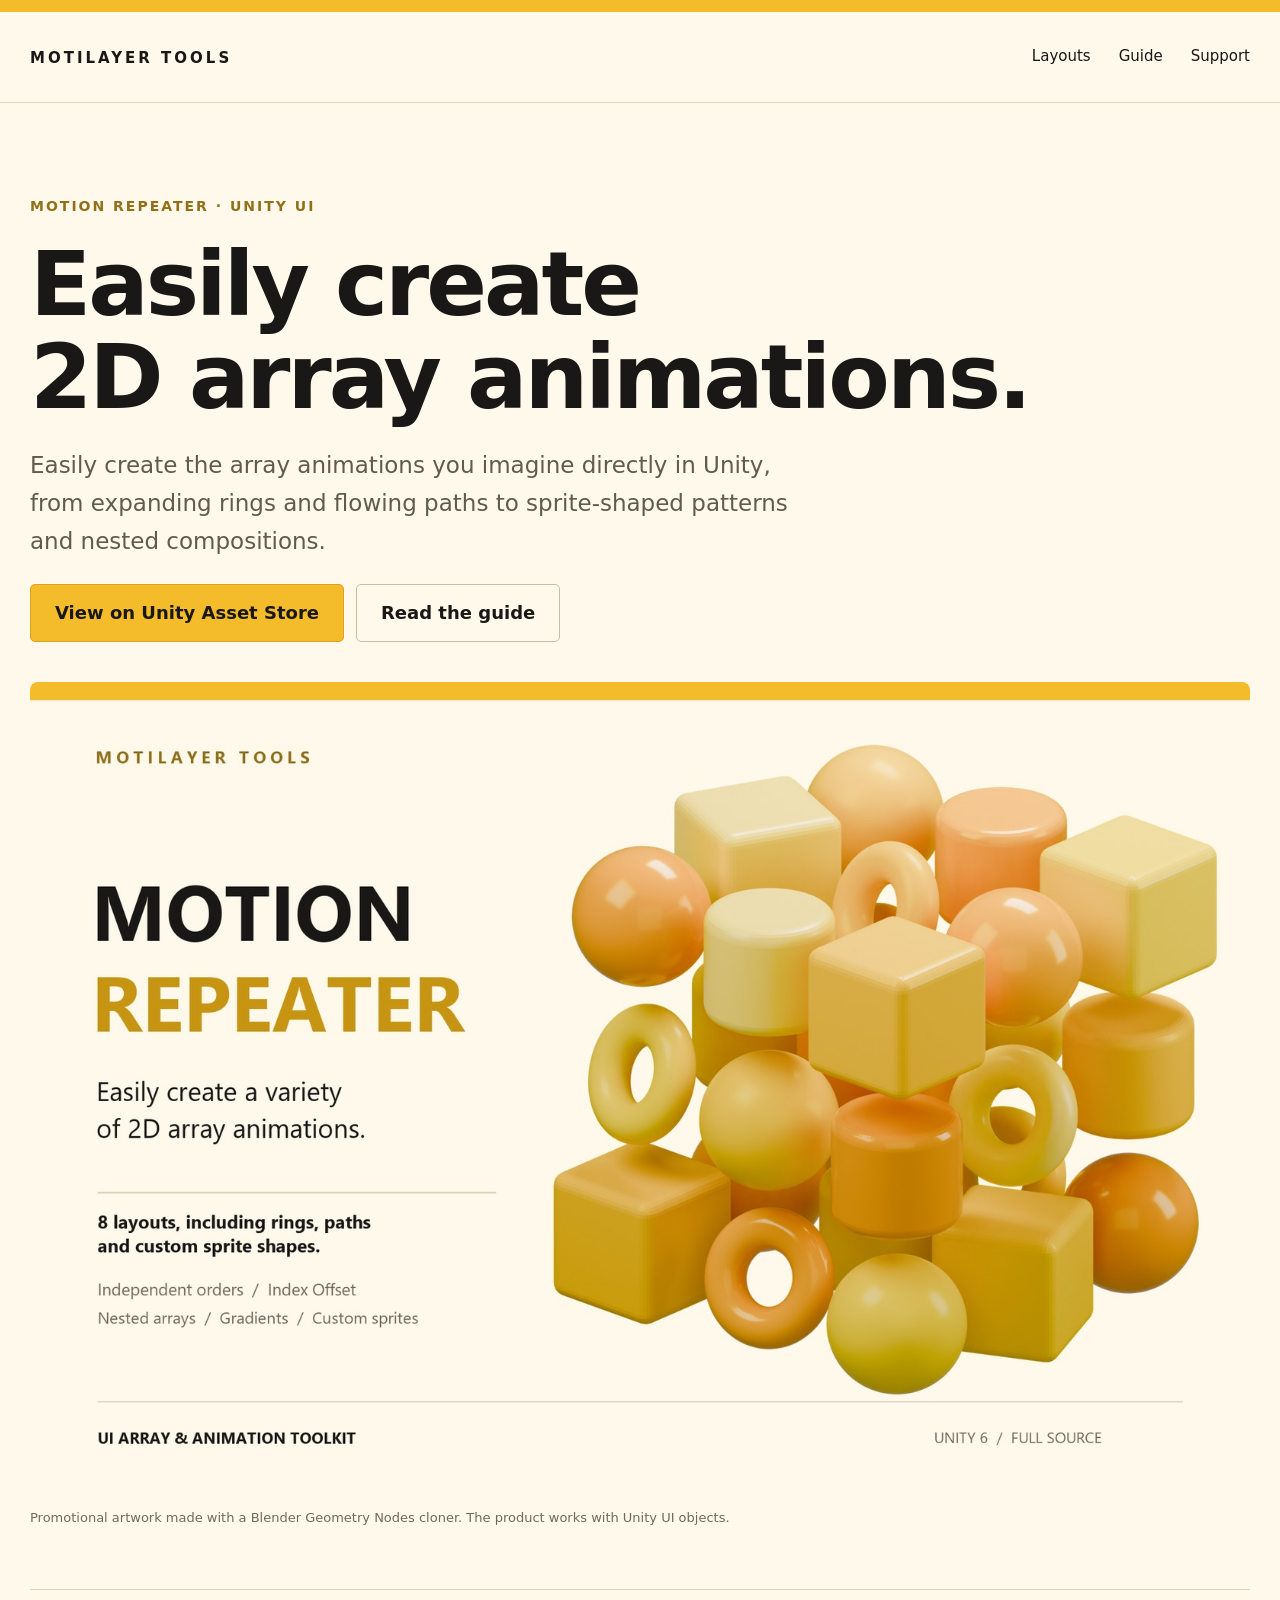
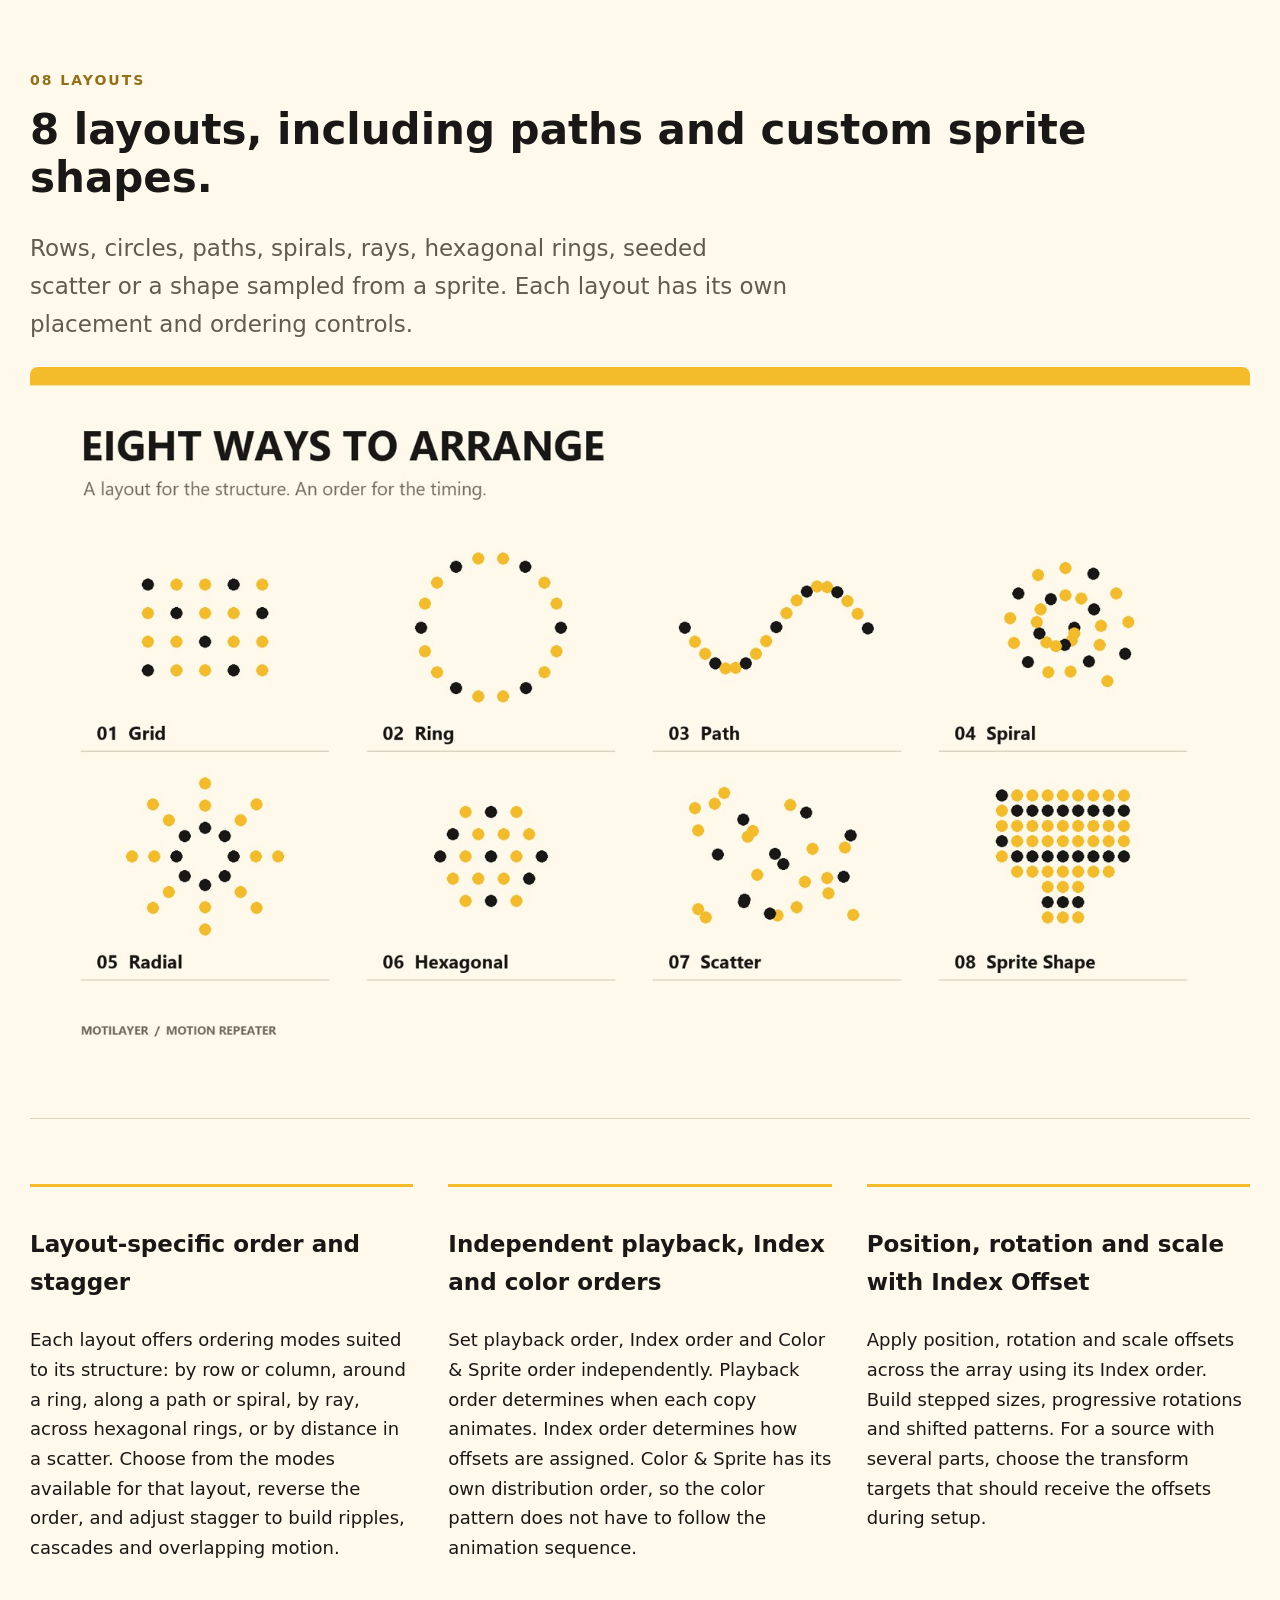
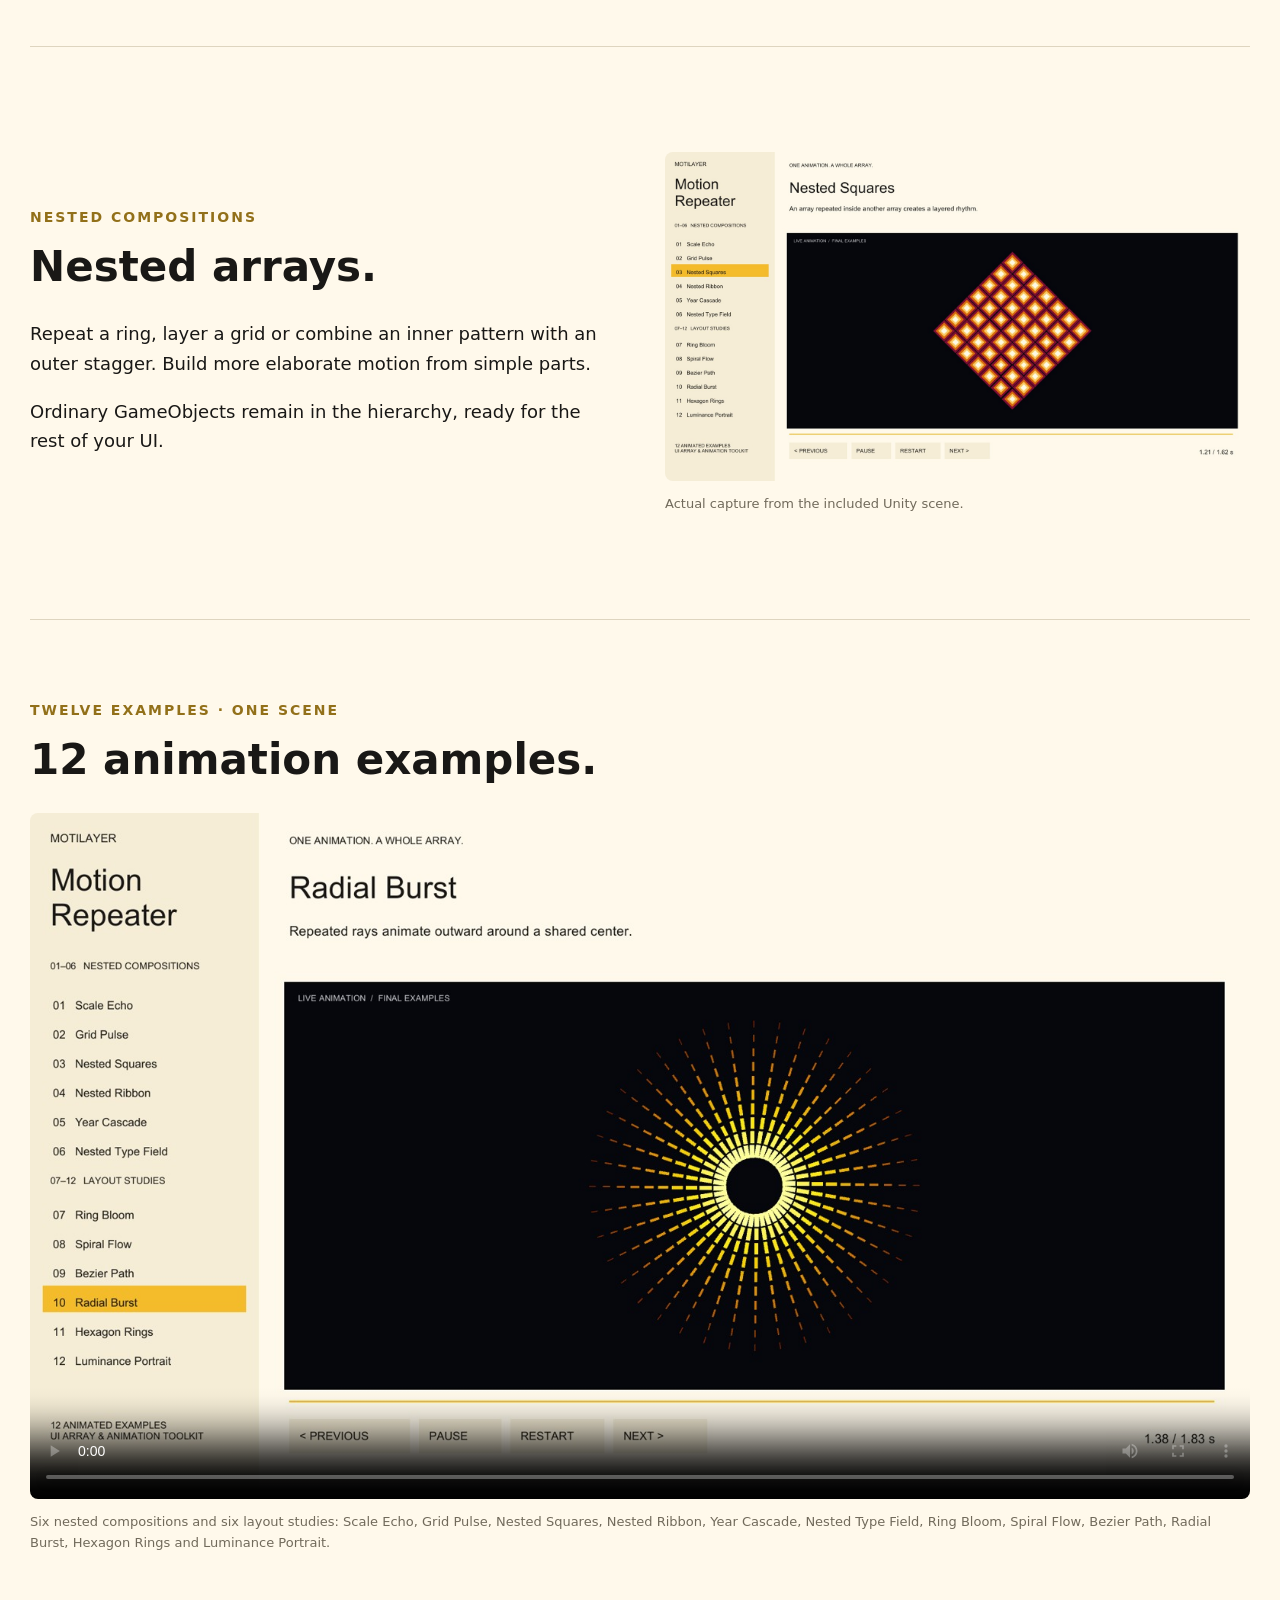
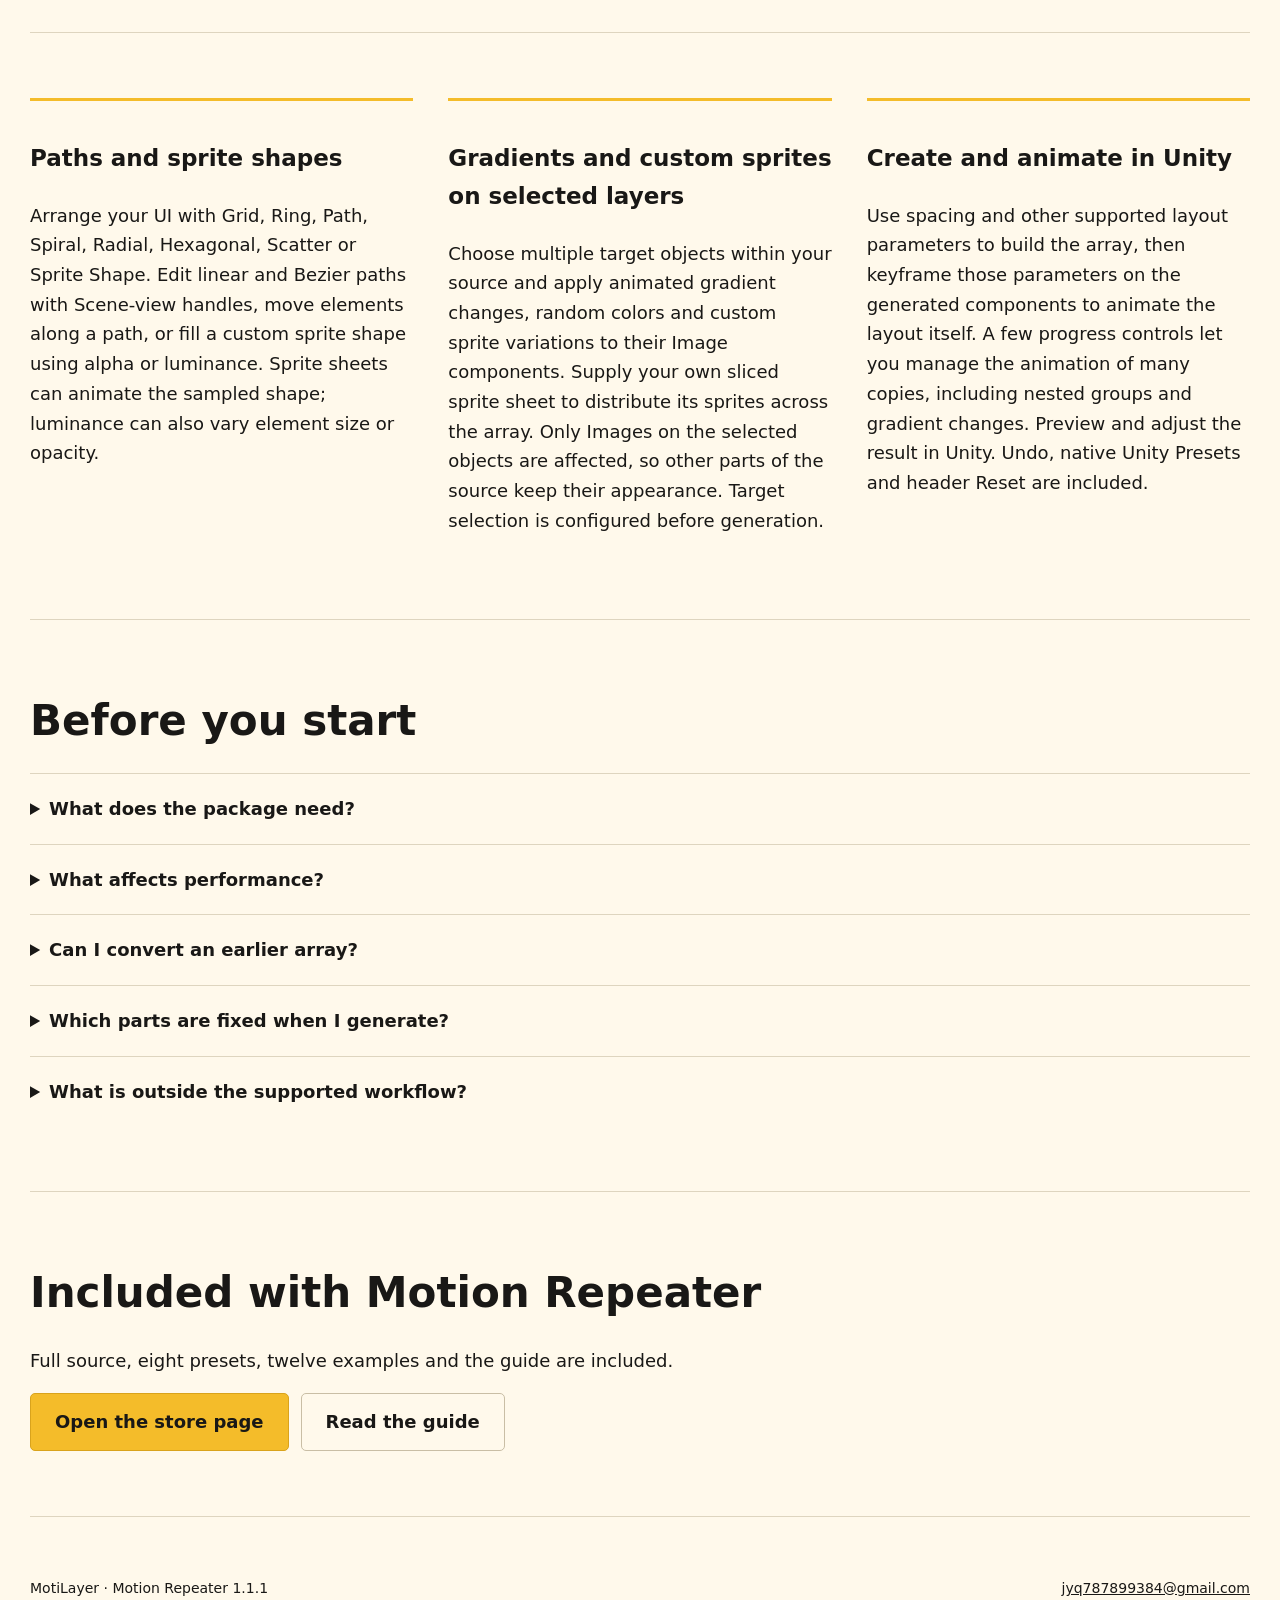
==== commit bbd4dff4: "Use direct feature copy and describe animatable layout parameters" ====
--- a/motion-repeater/index.html
+++ b/motion-repeater/index.html
@@ -1,11 +1,11 @@
-<!doctype html><html lang="en"><head><meta charset="utf-8"><meta name="viewport" content="width=device-width,initial-scale=1"><title>Motion Repeater — MotiLayer</title><meta name="description" content="Build UI motion in Unity: eight layouts, nested arrays, independent playback and index orders, Index Offset, gradients and custom sprites."><style>
+<!doctype html><html lang="en"><head><meta charset="utf-8"><meta name="viewport" content="width=device-width,initial-scale=1"><title>Motion Repeater — MotiLayer</title><meta name="description" content="Easily create 2D array animations in Unity. Eight layouts, including rings, paths and custom sprite shapes. Stagger, nest, offset and animate colors."><style>
 *{box-sizing:border-box}body{margin:0;border-top:12px solid #f4bc2a;background:#fff9eb;color:#191816;font:18px/1.65 system-ui,sans-serif}a{color:inherit}main,nav,footer{max-width:1280px;margin:auto;padding:30px}nav{display:flex;justify-content:space-between;align-items:center;border-bottom:1px solid #ded5bf}nav a{text-decoration:none}nav strong{letter-spacing:3px;font-size:15px}nav div{display:flex;gap:28px;font-size:15px}h1{font-size:clamp(46px,7vw,92px);line-height:1.04;letter-spacing:-3px;margin:20px 0}h2{font-size:42px;line-height:1.15;margin:12px 0 28px}h3{font-size:23px}.eyebrow{font-size:14px;font-weight:700;letter-spacing:2px;color:#927019}.hero{padding:48px 0 20px}.lede{max-width:760px;font-size:23px;color:#615b4e}.button{display:inline-block;background:#f4bc2a;padding:13px 24px;text-decoration:none;font-weight:650;border:1px solid #d9a31c;border-radius:5px}.secondary{background:transparent;border-color:#c9bea5;margin-left:12px}img,video{display:block;max-width:100%;height:auto;border-radius:8px}figure{margin:40px 0}figcaption,.note{font-size:13px;color:#716a5b;margin-top:12px}section{padding:65px 0;border-bottom:1px solid #ded5bf}.grid{display:grid;grid-template-columns:repeat(3,1fr);gap:35px}.grid article{border-top:3px solid #f4bc2a;padding-top:16px}.split{display:grid;grid-template-columns:1fr 1fr;gap:50px;align-items:center}footer{display:flex;justify-content:space-between;font-size:14px}details{padding:20px 0;border-top:1px solid #ded5bf}summary{font-weight:650;cursor:pointer}a:focus-visible,summary:focus-visible{outline:3px solid #c89513;outline-offset:5px}@media(max-width:750px){main,nav,footer{padding:22px}.grid,.split{grid-template-columns:1fr;gap:25px}h1{letter-spacing:-1px}h2{font-size:34px}nav div{gap:14px}section{padding:40px 0}footer{display:block}.button{margin:6px 6px 6px 0}.lede{font-size:20px}}</style></head><body>
 <nav><a href="../"><strong>MOTILAYER TOOLS</strong></a><div><a href="#layouts">Layouts</a><a href="guide.html">Guide</a><a href="mailto:jyq787899384@gmail.com">Support</a></div></nav>
-<main><section class="hero"><p class="eyebrow">MOTION REPEATER · UNITY UI</p><h1>Build patterns.<br>Create motion.</h1><p class="lede">Build animated patterns, expanding rings, flowing paths and layered repeats directly in Unity. Motion Repeater combines eight array layouts with staggered animation, nested arrays and control over how motion, offsets and colors travel through your design.</p><p><a class="button" href="https://assetstore.unity.com/packages/slug/411992">View on Unity Asset Store</a><a class="button secondary" href="guide.html">Read the guide</a></p><figure><img src="media/cover.jpg" width="1600" height="1067" alt="Yellow geometric shapes arranged in a cubic array"><figcaption>Promotional artwork made with a Blender Geometry Nodes cloner. The product works with Unity UI objects.</figcaption></figure></section>
-<section id="layouts"><p class="eyebrow">08 LAYOUTS</p><h2>Give the animation a structure.</h2><p class="lede">Rows, circles, paths, spirals, rays, hexagonal rings, seeded scatter or a shape sampled from a sprite. Each layout has its own placement and ordering controls.</p><img loading="lazy" src="media/gallery-01-layouts.jpg" alt="A diagram of all eight array layouts" width="1600" height="900"></section>
-<section><div class="grid"><article><h3>A different rhythm for each layout</h3><p>Each layout offers ordering modes suited to its structure: by row or column, around a ring, along a path or spiral, by ray, across hexagonal rings, or by distance in a scatter. Choose from the modes available for that layout, reverse the order, and adjust stagger to build ripples, cascades and overlapping motion.</p></article><article><h3>Separate playback, index and color orders</h3><p>Set playback order, Index order and Color & Sprite order independently. Playback order determines when each copy animates. Index order determines how offsets are assigned. Color & Sprite has its own distribution order, so the color pattern does not have to follow the animation sequence.</p></article><article><h3>Shape the pattern with Index Offset</h3><p>Apply position, rotation and scale offsets across the array using its Index order. Build stepped sizes, progressive rotations and shifted patterns. For a source with several parts, choose the transform targets that should receive the offsets during setup.</p></article></div></section>
-<section class="split"><div><p class="eyebrow">NESTED COMPOSITIONS</p><h2>Repeat the repeat.</h2><p>Repeat a ring, layer a grid or combine an inner pattern with an outer stagger. Build more elaborate motion from simple parts.</p><p>Ordinary GameObjects remain in the hierarchy, ready for the rest of your UI.</p></div><figure><img loading="lazy" src="media/gallery-03-showcase.jpg" alt="Nested Squares example running in the included showcase"><figcaption>Actual capture from the included Unity scene.</figcaption></figure></section>
-<section><p class="eyebrow">TWELVE EXAMPLES · ONE SCENE</p><h2>See the parts working together.</h2><video controls preload="metadata" poster="media/gallery-04-showcase.jpg"><source src="showcase-final12.mp4" type="video/mp4"></video><p class="note">Six nested compositions and six layout studies: Scale Echo, Grid Pulse, Nested Squares, Nested Ribbon, Year Cascade, Nested Type Field, Ring Bloom, Spiral Flow, Bezier Path, Radial Burst, Hexagon Rings and Luminance Portrait.</p></section>
-<section><div class="grid"><article><h3>Paths and sprite shapes</h3><p>Arrange your UI with Grid, Ring, Path, Spiral, Radial, Hexagonal, Scatter or Sprite Shape. Edit linear and Bezier paths with Scene-view handles, move elements along a path, or fill a custom sprite shape using alpha or luminance. Sprite sheets can animate the sampled shape; luminance can also vary element size or opacity.</p></article><article><h3>Gradients and custom sprites on selected layers</h3><p>Choose multiple target objects within your source and apply animated gradient changes, random colors and custom sprite variations to their Image components. Supply your own sliced sprite sheet to distribute its sprites across the array. Only Images on the selected objects are affected, so other parts of the source keep their appearance. Target selection is configured before generation.</p></article><article><h3>Create and refine in Unity</h3><p>Preview the result while adjusting layout, spacing, order, stagger and variation. Undo, native Unity Presets and header Reset fit into the editor workflow. Full C# source, eight starting presets, an English guide and twelve animation examples in two groups of six are included.</p></article></div></section>
+<main><section class="hero"><p class="eyebrow">MOTION REPEATER · UNITY UI</p><h1>Easily create<br>2D array animations.</h1><p class="lede">Easily create the array animations you imagine directly in Unity, from expanding rings and flowing paths to sprite-shaped patterns and nested compositions.</p><p><a class="button" href="https://assetstore.unity.com/packages/slug/411992">View on Unity Asset Store</a><a class="button secondary" href="guide.html">Read the guide</a></p><figure><img src="media/cover.jpg" width="1600" height="1067" alt="Yellow geometric shapes arranged in a cubic array"><figcaption>Promotional artwork made with a Blender Geometry Nodes cloner. The product works with Unity UI objects.</figcaption></figure></section>
+<section id="layouts"><p class="eyebrow">08 LAYOUTS</p><h2>8 layouts, including paths and custom sprite shapes.</h2><p class="lede">Rows, circles, paths, spirals, rays, hexagonal rings, seeded scatter or a shape sampled from a sprite. Each layout has its own placement and ordering controls.</p><img loading="lazy" src="media/gallery-01-layouts.jpg" alt="A diagram of all eight array layouts" width="1600" height="900"></section>
+<section><div class="grid"><article><h3>Layout-specific order and stagger</h3><p>Each layout offers ordering modes suited to its structure: by row or column, around a ring, along a path or spiral, by ray, across hexagonal rings, or by distance in a scatter. Choose from the modes available for that layout, reverse the order, and adjust stagger to build ripples, cascades and overlapping motion.</p></article><article><h3>Independent playback, Index and color orders</h3><p>Set playback order, Index order and Color & Sprite order independently. Playback order determines when each copy animates. Index order determines how offsets are assigned. Color & Sprite has its own distribution order, so the color pattern does not have to follow the animation sequence.</p></article><article><h3>Position, rotation and scale with Index Offset</h3><p>Apply position, rotation and scale offsets across the array using its Index order. Build stepped sizes, progressive rotations and shifted patterns. For a source with several parts, choose the transform targets that should receive the offsets during setup.</p></article></div></section>
+<section class="split"><div><p class="eyebrow">NESTED COMPOSITIONS</p><h2>Nested arrays.</h2><p>Repeat a ring, layer a grid or combine an inner pattern with an outer stagger. Build more elaborate motion from simple parts.</p><p>Ordinary GameObjects remain in the hierarchy, ready for the rest of your UI.</p></div><figure><img loading="lazy" src="media/gallery-03-showcase.jpg" alt="Nested Squares example running in the included showcase"><figcaption>Actual capture from the included Unity scene.</figcaption></figure></section>
+<section><p class="eyebrow">TWELVE EXAMPLES · ONE SCENE</p><h2>12 animation examples.</h2><video controls preload="metadata" poster="media/gallery-04-showcase.jpg"><source src="showcase-final12.mp4" type="video/mp4"></video><p class="note">Six nested compositions and six layout studies: Scale Echo, Grid Pulse, Nested Squares, Nested Ribbon, Year Cascade, Nested Type Field, Ring Bloom, Spiral Flow, Bezier Path, Radial Burst, Hexagon Rings and Luminance Portrait.</p></section>
+<section><div class="grid"><article><h3>Paths and sprite shapes</h3><p>Arrange your UI with Grid, Ring, Path, Spiral, Radial, Hexagonal, Scatter or Sprite Shape. Edit linear and Bezier paths with Scene-view handles, move elements along a path, or fill a custom sprite shape using alpha or luminance. Sprite sheets can animate the sampled shape; luminance can also vary element size or opacity.</p></article><article><h3>Gradients and custom sprites on selected layers</h3><p>Choose multiple target objects within your source and apply animated gradient changes, random colors and custom sprite variations to their Image components. Supply your own sliced sprite sheet to distribute its sprites across the array. Only Images on the selected objects are affected, so other parts of the source keep their appearance. Target selection is configured before generation.</p></article><article><h3>Create and animate in Unity</h3><p>Use spacing and other supported layout parameters to build the array, then keyframe those parameters on the generated components to animate the layout itself. A few progress controls let you manage the animation of many copies, including nested groups and gradient changes. Preview and adjust the result in Unity. Undo, native Unity Presets and header Reset are included.</p></article></div></section>
 <section><h2>Before you start</h2><details><summary>What does the package need?</summary><p>Unity 6 and Unity UI. The release project uses Unity 6000.0.26f1 on Windows with the Built-in Render Pipeline. The showcase uses standard Unity UI materials. Other pipelines and platforms are not verified for this release.</p></details><details><summary>What affects performance?</summary><p>Copies remain GameObjects, and the Time Controller samples their source motion. Element count, nested hierarchy depth and animation complexity still affect runtime cost.</p></details><details><summary>Can I convert an earlier array?</summary><p>The scene migration command backs up the scene and clips, moves existing curves into composition clips and replaces them with Progress curves. Hand-edited motion is retained internally; it is not automatically reduced to a single shared source.</p></details><details><summary>Which parts are fixed when I generate?</summary><p>Element counts, path-point counts, selected targets and sprite sampling data. Regenerate the array to change them. Continuous layout parameters and Progress can be animated on the generated components.</p></details><details><summary>What is outside the supported workflow?</summary><p>Humanoid animation, root motion, Animation Events, additive Animator-layer blending and independent inner Animators writing the same properties as a Time Controller. This is a uGUI tool, not a 3D cloner, GPU instancer or UI Toolkit system.</p></details></section>
-<section><h2>Start with a shape. Build a pattern.</h2><p>Full source, eight presets, twelve examples and the guide are included.</p><a class="button" href="https://assetstore.unity.com/packages/slug/411992">Open the store page</a><a class="button secondary" href="guide.html">Read the guide</a></section></main><footer><span>MotiLayer · Motion Repeater 1.1.1</span><a href="mailto:jyq787899384@gmail.com">jyq787899384@gmail.com</a></footer></body></html>+<section><h2>Included with Motion Repeater</h2><p>Full source, eight presets, twelve examples and the guide are included.</p><a class="button" href="https://assetstore.unity.com/packages/slug/411992">Open the store page</a><a class="button secondary" href="guide.html">Read the guide</a></section></main><footer><span>MotiLayer · Motion Repeater 1.1.1</span><a href="mailto:jyq787899384@gmail.com">jyq787899384@gmail.com</a></footer></body></html>
